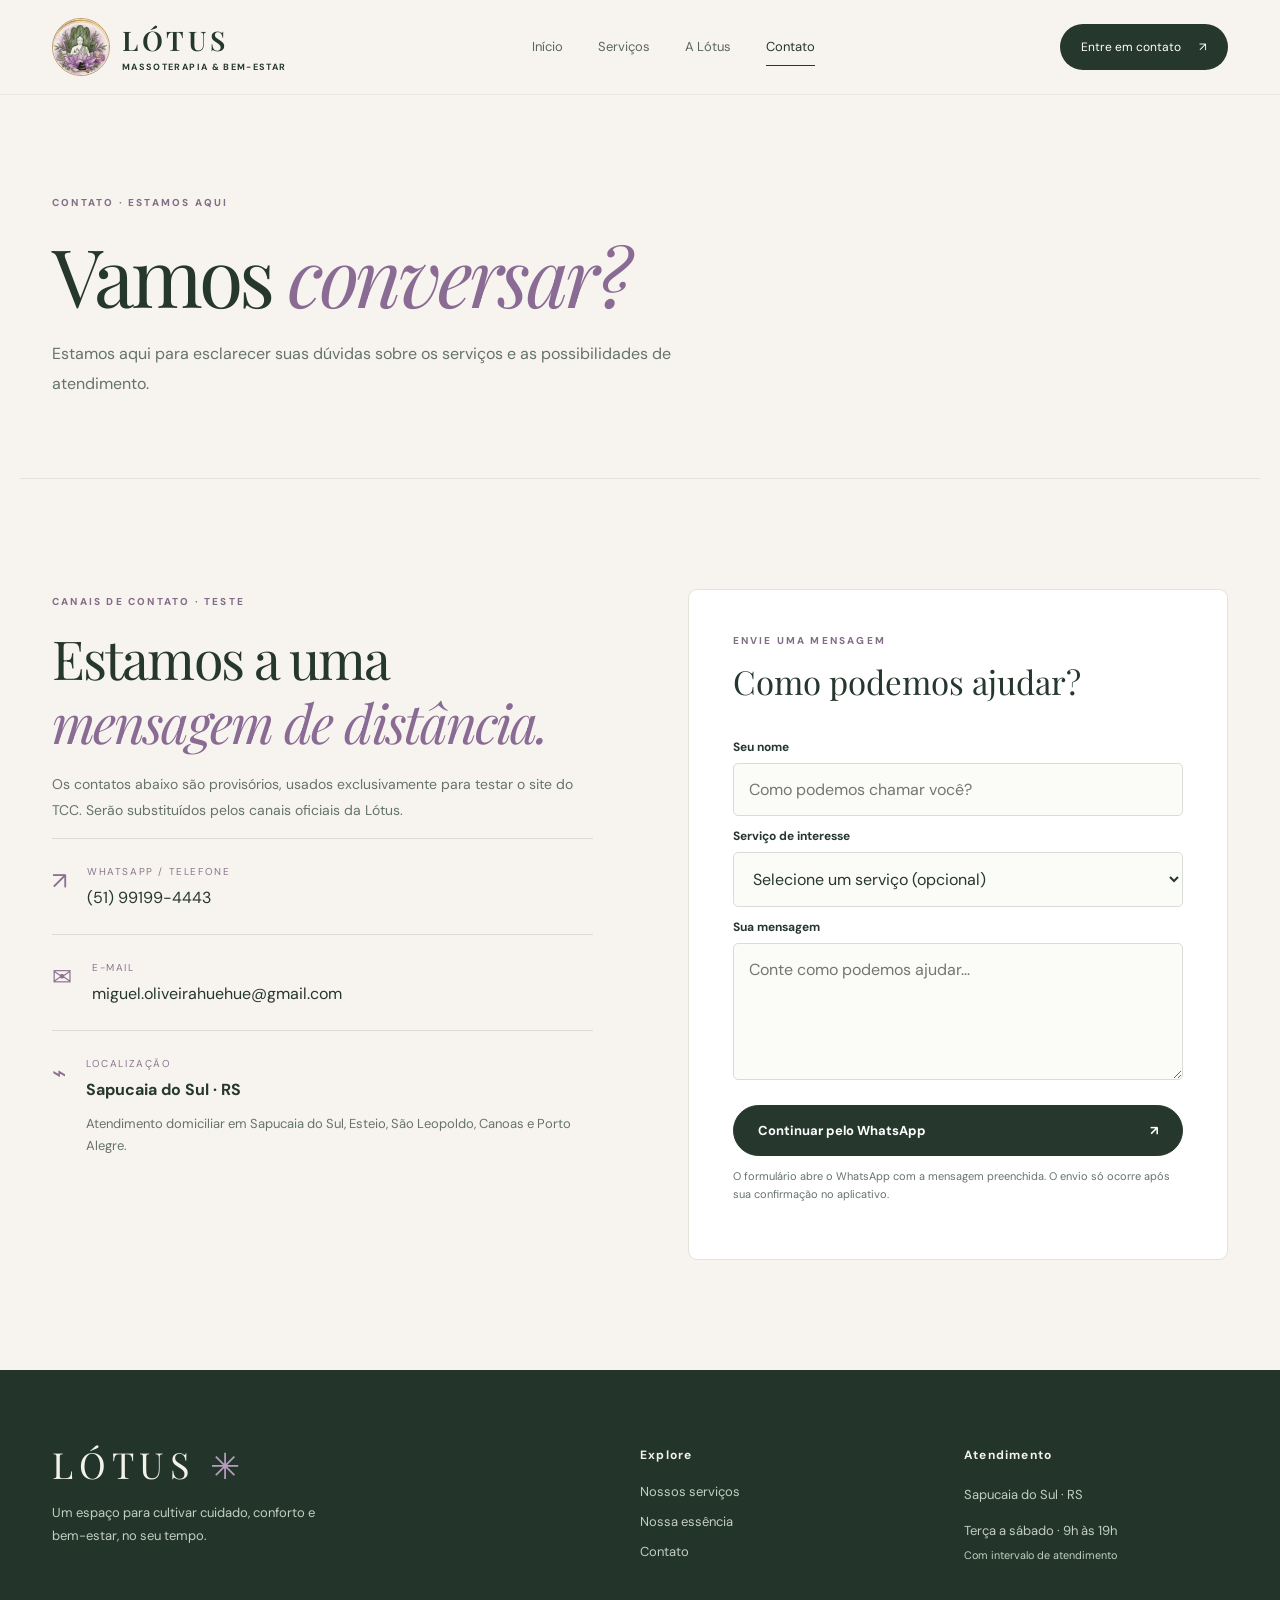
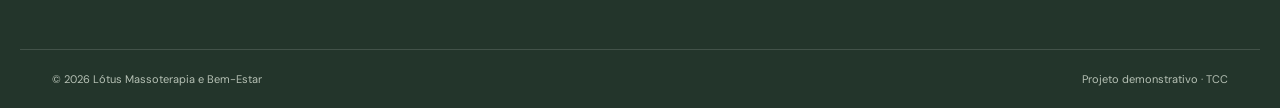
==== contato.html @ 769c7c05 "Add files via upload" ====
<!doctype html><html lang="pt-BR"><head><meta charset="utf-8"><meta name="viewport" content="width=device-width, initial-scale=1"><meta name="theme-color" content="#f7f4f0"><meta name="description" content="Lótus Massoterapia e Bem-Estar. Cuidados faciais, corporais e massoterapia em Sapucaia do Sul e região."><title>Contato | Lótus Massoterapia e Bem-Estar</title><link rel="stylesheet" href="assets/style.css"></head><body data-page="contato"><header class="header"><div class="shell head"><a class="brand" href="index.html" aria-label="Lótus, página inicial"><span class="brand-icon"><img src="assets/logo.jpg" alt="Símbolo da Lótus"></span><span class="brand-text"><strong>LÓTUS</strong><small>MASSOTERAPIA & BEM-ESTAR</small></span></a><nav class="nav" aria-label="Navegação principal"><a href="index.html" data-page="index">Início</a><a href="servicos.html" data-page="servicos">Serviços</a><a href="sobre.html" data-page="sobre">A Lótus</a><a href="contato.html" data-page="contato">Contato</a></nav><a class="head-cta" href="contato.html">Entre em contato <span>↗</span></a><button class="menu-toggle" aria-label="Abrir menu" aria-expanded="false">☰</button></div></header><main><section class="page-intro shell"><span class="eyebrow">CONTATO · ESTAMOS AQUI</span><h1>Vamos <em>conversar?</em></h1><p>Estamos aqui para esclarecer suas dúvidas sobre os serviços e as possibilidades de atendimento.</p></section><section class="section shell contact-grid"><div class="contact-info"><span class="eyebrow">CANAIS DE CONTATO · TESTE</span><h2>Estamos a uma<br><em>mensagem de distância.</em></h2><p>Os contatos abaixo são provisórios, usados exclusivamente para testar o site do TCC. Serão substituídos pelos canais oficiais da Lótus.</p><div class="contact-line"><span>↗</span><div><small>WHATSAPP / TELEFONE</small><a href="https://wa.me/5551991994443" target="_blank" rel="noopener noreferrer">(51) 99199-4443</a></div></div><div class="contact-line"><span>✉</span><div><small>E-MAIL</small><a href="mailto:miguel.oliveirahuehue@gmail.com">miguel.oliveirahuehue@gmail.com</a></div></div><div class="contact-line"><span>⌁</span><div><small>LOCALIZAÇÃO</small><strong>Sapucaia do Sul · RS</strong><p>Atendimento domiciliar em Sapucaia do Sul, Esteio, São Leopoldo, Canoas e Porto Alegre.</p></div></div></div><form class="contact-form" id="contactForm"><span class="eyebrow">ENVIE UMA MENSAGEM</span><h3>Como podemos ajudar?</h3><label for="nome">Seu nome</label><input id="nome" name="nome" required placeholder="Como podemos chamar você?"><label for="servico">Serviço de interesse</label><select id="servico" name="servico"><option value="">Selecione um serviço (opcional)</option><option>Limpeza de pele</option><option>Argiloterapia</option><option>Massagem facial</option><option>Drenagem linfática</option><option>Massagem modeladora</option><option>Massagem relaxante</option><option>Quick massage</option><option>Bambuterapia</option><option>Ventosaterapia</option><option>Cuidados estéticos complementares no pós-operatório</option><option>Massagem terapêutica</option></select><label for="mensagem">Sua mensagem</label><textarea id="mensagem" name="mensagem" required rows="5" placeholder="Conte como podemos ajudar..."></textarea><button type="submit" class="btn btn-main">Continuar pelo WhatsApp <span>↗</span></button><p class="form-note">O formulário abre o WhatsApp com a mensagem preenchida. O envio só ocorre após sua confirmação no aplicativo.</p></form></section></main><footer class="footer"><div class="shell foot-grid"><div><div class="foot-logo">LÓTUS <span>✳</span></div><p>Um espaço para cultivar cuidado, conforto e bem-estar, no seu tempo.</p></div><div><strong>Explore</strong><a href="servicos.html">Nossos serviços</a><a href="sobre.html">Nossa essência</a><a href="contato.html">Contato</a></div><div><strong>Atendimento</strong><p>Sapucaia do Sul · RS</p><p>Terça a sábado · 9h às 19h<br><small>Com intervalo de atendimento</small></p></div></div><div class="shell foot-bottom"><span>© 2026 Lótus Massoterapia e Bem-Estar</span><span>Projeto demonstrativo · TCC</span></div></footer><script src="assets/script.js"></script></body></html>
---- assets/style.css ----
@import url('https://fonts.googleapis.com/css2?family=DM+Sans:wght@400;500;600;700&family=Manrope:wght@400;500;600;700;800&family=Playfair+Display:ital,wght@0,400;0,500;0,600;1,400;1,500&display=swap');:root{--ink:#26372e;--muted:#65736b;--cream:#f7f4ef;--white:#fffefa;--purple:#8a6b94;--lav:#eae0ed;--sage:#dfe6d8;--line:#e3e3dc}*{box-sizing:border-box}html{scroll-behavior:smooth}body{margin:0;background:var(--cream);color:var(--ink);font-family:'DM Sans',Arial,sans-serif}a{color:inherit;text-decoration:none}button,input,textarea,select{font:inherit}button{cursor:pointer}.shell{max-width:1240px;margin:auto;padding-left:32px;padding-right:32px}.header{position:sticky;top:0;z-index:10;background:#f7f4efed;backdrop-filter:blur(18px);border-bottom:1px solid #d6dcd47a}.head{height:94px;display:flex;align-items:center;justify-content:space-between;gap:22px}.brand{display:flex;align-items:center;gap:12px}.brand-icon{width:58px;height:58px;border-radius:50%;overflow:hidden;border:1px solid #bd9c72;background:#fff}.brand-icon img{width:100%;height:100%;object-fit:cover}.brand-text{display:flex;flex-direction:column;gap:3px}.brand-text strong{font:600 27px 'Playfair Display',serif;letter-spacing:.13em}.brand-text small{font-size:9px;letter-spacing:.15em;font-weight:700}.nav{display:flex;gap:35px}.nav a{font-size:13px;color:#58685d;padding:10px 0;border-bottom:1px solid transparent}.nav a.active,.nav a:hover{color:var(--ink);border-color:var(--ink)}.head-cta{font-size:12px;background:var(--ink);color:white;border-radius:100px;padding:15px 21px}.head-cta span,.btn span{margin-left:15px}.menu-toggle{display:none;background:transparent;border:0;font-size:28px}.hero{overflow:hidden}.hero-grid{min-height:665px;display:grid;grid-template-columns:1fr .95fr;align-items:center;gap:60px;padding-top:55px;padding-bottom:70px}.eyebrow{font-size:10px;letter-spacing:.22em;font-weight:800;color:#846d88}.tiny-dot{display:inline-block;width:7px;height:7px;border-radius:50%;background:#9b7c9e;margin-right:9px}.hero h1,.page-intro h1{font:400 clamp(54px,6.3vw,91px)/1.09 'Playfair Display',Georgia,serif;letter-spacing:-.045em;margin:26px 0}.hero h1 em,.page-intro em,h2 em{font-weight:400;color:var(--purple)}.hero-copy>p{font-size:17px;line-height:1.9;color:var(--muted);max-width:450px}.actions{display:flex;gap:13px;flex-wrap:wrap;margin:34px 0}.btn{display:inline-flex;justify-content:space-between;align-items:center;border:1px solid var(--ink);border-radius:100px;padding:16px 24px;font-size:13px;font-weight:700;transition:transform .2s,background .2s}.btn:hover{transform:translateY(-3px)}.btn-main{background:var(--ink);color:white}.btn-outline{background:transparent;color:var(--ink)}.hero-note{display:flex;align-items:center;gap:15px;font-size:11px;line-height:1.5;color:var(--muted);margin-top:55px}.note-line{width:40px;height:1px;background:#9caa9e}.hero-art{position:relative;min-height:520px;display:flex;align-items:center;justify-content:center}.hero-art-inner{position:relative;z-index:2;background:#ede4ec;border:1px solid #ddccde;width:min(100%,460px);height:505px;border-radius:240px 240px 22px 22px;display:flex;flex-direction:column;align-items:center;justify-content:center;box-shadow:18px 24px 0 #e8e8dd}.hero-art-inner img{width:82%;max-width:380px;aspect-ratio:1;object-fit:cover;border-radius:50%;border:7px solid #f7f4ef;box-shadow:0 0 0 1px #d6c7b1}.art-label,.art-bottom{font-size:11px;letter-spacing:.19em;color:#77657c;text-transform:uppercase}.art-label{margin-bottom:18px}.art-bottom{margin-top:20px}.art-bottom i{font-style:normal;margin:0 12px}.orbit{position:absolute;border:1px solid #c8b8ca;border-radius:50%;z-index:1}.orbit-a{width:480px;height:480px;right:-80px;top:-45px}.orbit-b{width:220px;height:220px;left:-70px;bottom:-35px}.marquee{overflow:hidden;background:var(--ink);color:#e7e6d8;padding:21px 0;white-space:nowrap;font-size:11px;letter-spacing:.2em}.marquee div{min-width:max-content;text-align:center}.marquee span{color:#b49fba;margin:0 32px}.section{padding-top:110px;padding-bottom:110px}.section-heading{display:flex;align-items:end;justify-content:space-between;gap:40px;margin-bottom:42px}.section-heading h2,h2{font:400 clamp(37px,4.2vw,60px)/1.2 'Playfair Display',Georgia,serif;letter-spacing:-.035em;margin:16px 0}.section-heading>p{max-width:360px;font-size:14px;line-height:1.9;color:var(--muted)}.feature-grid{display:grid;grid-template-columns:repeat(3,1fr);gap:16px}.feature-card{display:flex;flex-direction:column;min-height:350px;padding:29px;background:#edece3;border-radius:7px;transition:transform .25s}.feature-card:hover,.service-card:hover{transform:translateY(-5px)}.feature-card.featured{background:#e5d9e8}.feature-card:nth-child(3){background:#dfe6d8}.feature-num{font-size:10px;letter-spacing:.17em;font-weight:700}.feature-symbol{font:80px 'Playfair Display',serif;text-align:right;color:#98819d;margin:5px 0 5px}.feature-card h3{font:400 30px 'Playfair Display',serif;margin:0 0 12px}.feature-card p{font-size:13px;color:#66736a;line-height:1.7;max-width:270px}.feature-link{margin-top:auto;font-size:12px;font-weight:700;padding-top:24px}.statement{background:#e8e4df}.statement-grid{display:grid;grid-template-columns:.85fr 1.15fr;align-items:center;gap:100px;padding-top:95px;padding-bottom:95px}.statement-medallion{max-width:350px;aspect-ratio:1;border-radius:50%;overflow:hidden;margin:auto;border:10px solid #f4f0e8}.statement-medallion img,.about-visual img{width:100%;height:100%;object-fit:cover}.statement-grid p,.about-copy>p{font-size:15px;line-height:2;color:#5e6b63;max-width:550px}.statement-grid .btn{margin-top:20px}.city-row{display:flex;gap:12px;flex-wrap:wrap}.city-row span{padding:17px 21px;border:1px solid #cdd4c9;border-radius:100px;font-size:13px}.cta-section{background:#e3e9de;border-radius:12px;padding-top:60px;padding-bottom:60px;display:flex;align-items:center;justify-content:space-between;gap:30px;margin-bottom:90px}.cta-section h2{margin-bottom:0}.footer{background:#23352b;color:#f3f2e9}.foot-grid{display:grid;grid-template-columns:2fr 1fr 1fr;gap:60px;padding-top:70px;padding-bottom:70px}.foot-logo{font:36px 'Playfair Display',serif;letter-spacing:.16em}.foot-logo span{color:#b69cbe}.foot-grid p{color:#c4cec3;font-size:13px;line-height:1.8;max-width:280px}.foot-grid strong{display:block;font-size:12px;letter-spacing:.1em;margin:7px 0 20px}.foot-grid a{display:block;color:#c4cec3;font-size:13px;margin-bottom:13px}.foot-bottom{border-top:1px solid #ffffff24;padding-top:22px;padding-bottom:22px;display:flex;justify-content:space-between;color:#b6c1b5;font-size:11px}.page-intro{padding-top:95px;padding-bottom:62px;border-bottom:1px solid var(--line)}.page-intro h1{max-width:950px;margin:20px 0}.page-intro>p{font-size:16px;line-height:1.9;max-width:670px;color:var(--muted)}.service-section{padding-top:50px}.filters{display:flex;gap:8px;flex-wrap:wrap;margin-bottom:30px}.filter{border:1px solid #d3d8d0;border-radius:50px;padding:12px 19px;background:transparent;color:var(--ink);font-size:12px}.filter.active,.filter:hover{background:var(--ink);color:white}.services-grid{display:grid;grid-template-columns:repeat(3,1fr);gap:16px}.service-card{background:#fffefa;border:1px solid #e7e7df;min-height:280px;border-radius:8px;padding:28px;display:flex;flex-direction:column;transition:transform .2s}.service-card[hidden]{display:none}.service-top{display:flex;justify-content:space-between;align-items:center;color:#917697;font-size:10px;letter-spacing:.13em;text-transform:uppercase}.service-star{font-size:28px;color:#c7b0ca}.service-card h3{font:400 27px/1.2 'Playfair Display',serif;margin:26px 0 12px}.service-card p{color:var(--muted);font-size:13px;line-height:1.8;margin:0}.service-card a{font-size:12px;font-weight:700;margin-top:auto;padding-top:28px}.service-card a span{float:right}.service-disclaimer{color:var(--muted);font-size:12px;line-height:1.8;margin-top:30px}.about-grid{display:grid;grid-template-columns:.9fr 1.1fr;gap:85px}.about-visual{background:#e8dce9;border-radius:230px 230px 8px 8px;padding:50px 45px 35px;display:flex;align-items:center;justify-content:center;flex-direction:column;max-height:650px}.about-visual img{height:auto;aspect-ratio:1;border-radius:50%;border:7px solid white}.about-visual span{font:italic 22px 'Playfair Display',serif;margin-top:40px}.about-line{border-top:1px solid #d6ddd2;display:flex;gap:23px;padding:21px 0}.about-line strong{color:#977b9d}.about-line b{font-size:15px}.about-line p{color:var(--muted);font-size:13px;line-height:1.7;margin:6px 0 0}.quote{text-align:center;padding-top:95px;padding-bottom:95px}.quote h2{max-width:890px;margin:30px auto}.contact-grid{display:grid;grid-template-columns:1fr 1fr;gap:95px}.contact-info>p{color:var(--muted);line-height:1.9;font-size:14px}.contact-line{border-top:1px solid #d9ddd4;padding:26px 0;display:flex;gap:20px}.contact-line>span{font-size:24px;color:#8b6f92}.contact-line small{display:block;font-size:10px;letter-spacing:.16em;color:#89758d;margin-bottom:9px}.contact-line a,.contact-line strong{font-size:16px;overflow-wrap:anywhere}.contact-line p{font-size:13px;color:var(--muted);line-height:1.7}.contact-form{background:white;padding:44px;border:1px solid var(--line);border-radius:9px;display:flex;flex-direction:column;align-self:start}.contact-form h3{font:400 33px 'Playfair Display',serif;margin:12px 0 24px}.contact-form label{font-size:12px;font-weight:700;margin:12px 0 8px}.contact-form input,.contact-form select,.contact-form textarea{width:100%;border:1px solid #d8ded7;border-radius:5px;padding:15px;background:#fbfbf7;color:var(--ink);outline-color:#95739a}.contact-form .btn{margin-top:25px}.form-note{font-size:11px;line-height:1.7;color:var(--muted)}@media(max-width:920px){.head{height:80px}.nav{display:none;position:absolute;top:80px;left:0;right:0;background:var(--cream);padding:24px 32px;border-bottom:1px solid var(--line);flex-direction:column;gap:14px}.nav.open{display:flex}.menu-toggle{display:block}.head-cta{margin-left:auto}.hero-grid{gap:20px}.hero-art-inner{height:400px}.hero-art{min-height:420px}.orbit{display:none}.statement-grid{gap:40px}.about-grid,.contact-grid{gap:35px}}@media(max-width:680px){.shell{padding-left:20px;padding-right:20px}.head-cta{display:none}.brand-icon{width:48px;height:48px}.brand-text strong{font-size:23px}.brand-text small{font-size:8px}.hero-grid{grid-template-columns:1fr;padding-top:45px;gap:30px}.hero h1{font-size:57px}.hero-art{min-height:380px}.hero-art-inner{width:330px;height:375px}.hero-note{margin-top:35px}.section{padding-top:70px;padding-bottom:70px}.section-heading{display:block}.feature-grid,.services-grid,.statement-grid,.about-grid,.contact-grid,.foot-grid{grid-template-columns:1fr}.feature-card{min-height:270px}.statement-grid{padding-top:70px;padding-bottom:70px}.statement-medallion{max-width:250px}.cta-section{display:block;margin-bottom:45px}.cta-section .btn{margin-top:18px}.foot-grid{gap:30px}.foot-bottom{gap:15px;flex-wrap:wrap}.page-intro{padding-top:60px;padding-bottom:40px}.page-intro h1{font-size:53px}.contact-form{padding:25px}.about-visual{max-width:400px}.city-row span{font-size:12px}}@media(prefers-reduced-motion:reduce){*{scroll-behavior:auto!important;transition:none!important}}
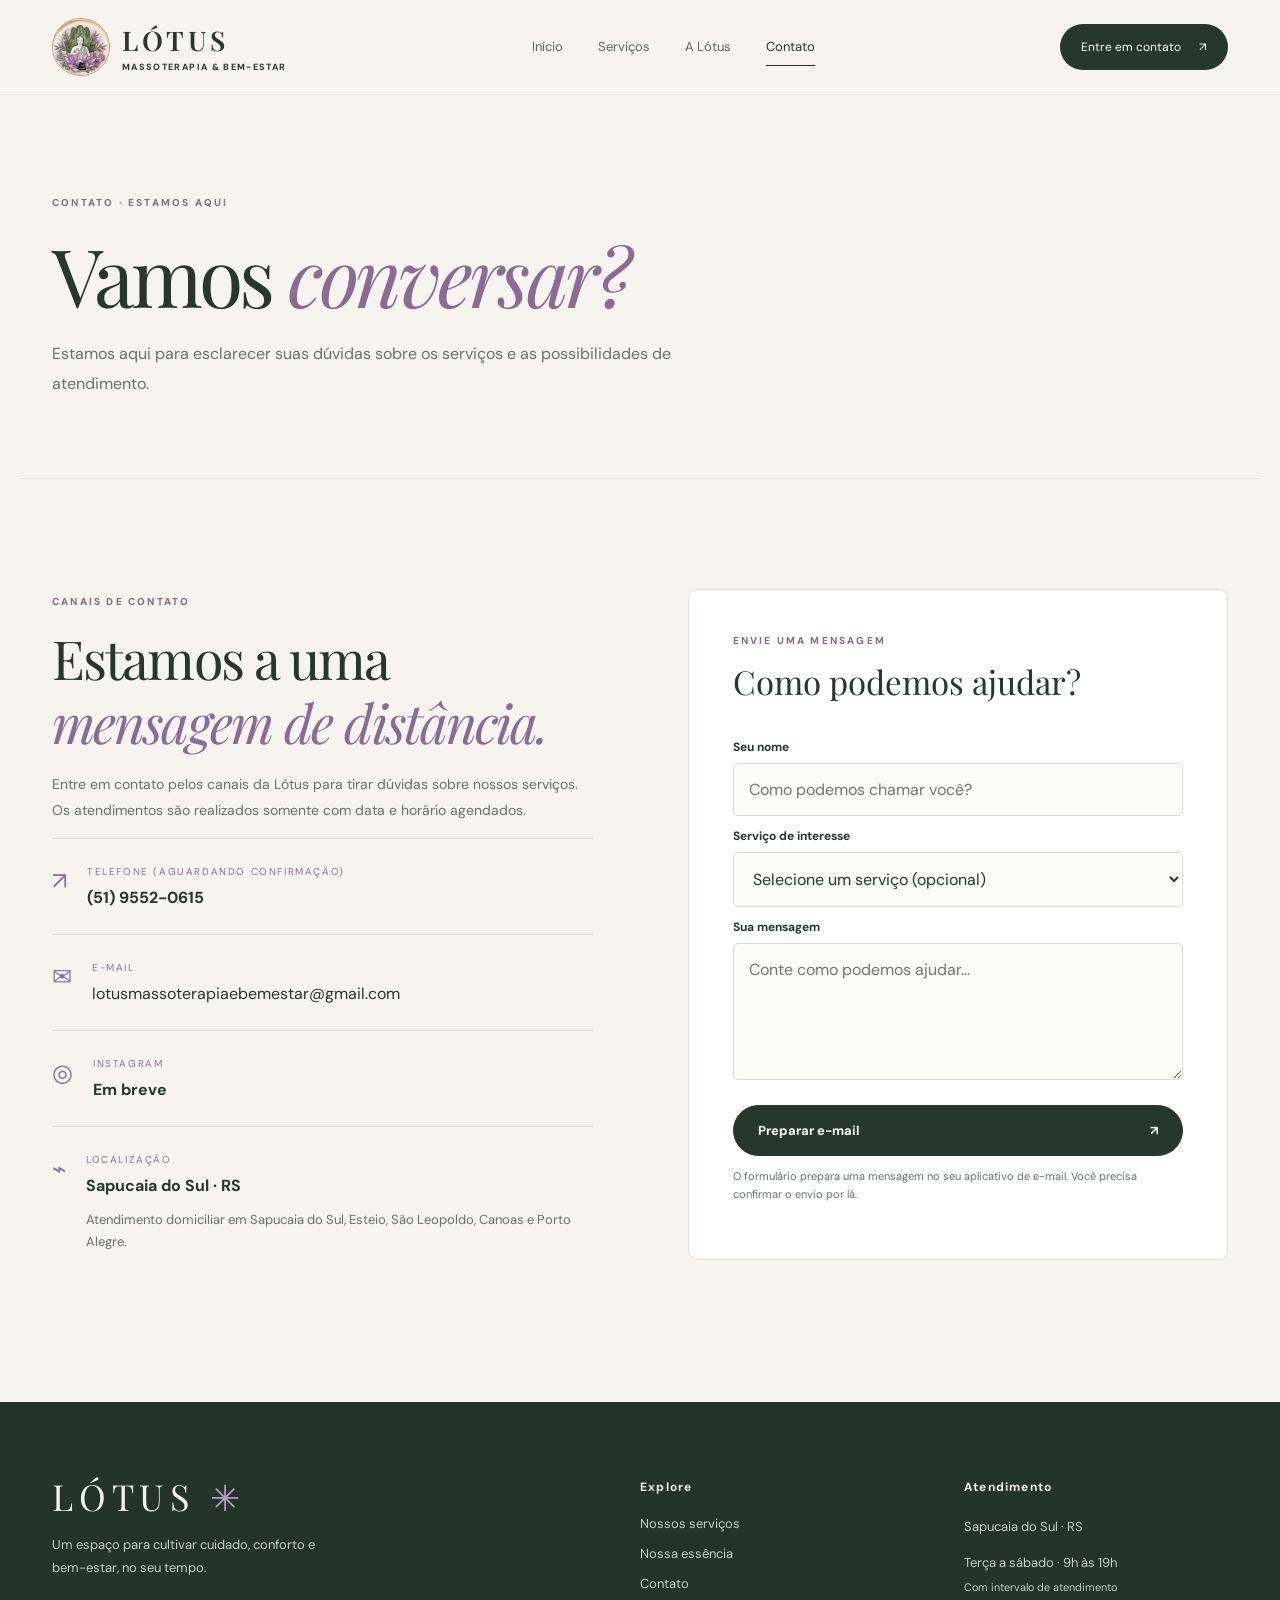
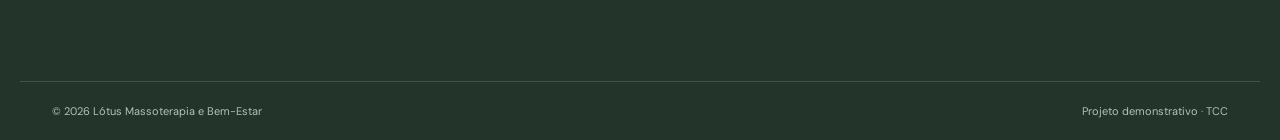
==== commit 5baeb652: "Add files via upload" ====
--- a/contato.html
+++ b/contato.html
@@ -1 +1 @@
-<!doctype html><html lang="pt-BR"><head><meta charset="utf-8"><meta name="viewport" content="width=device-width, initial-scale=1"><meta name="theme-color" content="#f7f4f0"><meta name="description" content="Lótus Massoterapia e Bem-Estar. Cuidados faciais, corporais e massoterapia em Sapucaia do Sul e região."><title>Contato | Lótus Massoterapia e Bem-Estar</title><link rel="stylesheet" href="assets/style.css"></head><body data-page="contato"><header class="header"><div class="shell head"><a class="brand" href="index.html" aria-label="Lótus, página inicial"><span class="brand-icon"><img src="assets/logo.jpg" alt="Símbolo da Lótus"></span><span class="brand-text"><strong>LÓTUS</strong><small>MASSOTERAPIA & BEM-ESTAR</small></span></a><nav class="nav" aria-label="Navegação principal"><a href="index.html" data-page="index">Início</a><a href="servicos.html" data-page="servicos">Serviços</a><a href="sobre.html" data-page="sobre">A Lótus</a><a href="contato.html" data-page="contato">Contato</a></nav><a class="head-cta" href="contato.html">Entre em contato <span>↗</span></a><button class="menu-toggle" aria-label="Abrir menu" aria-expanded="false">☰</button></div></header><main><section class="page-intro shell"><span class="eyebrow">CONTATO · ESTAMOS AQUI</span><h1>Vamos <em>conversar?</em></h1><p>Estamos aqui para esclarecer suas dúvidas sobre os serviços e as possibilidades de atendimento.</p></section><section class="section shell contact-grid"><div class="contact-info"><span class="eyebrow">CANAIS DE CONTATO · TESTE</span><h2>Estamos a uma<br><em>mensagem de distância.</em></h2><p>Os contatos abaixo são provisórios, usados exclusivamente para testar o site do TCC. Serão substituídos pelos canais oficiais da Lótus.</p><div class="contact-line"><span>↗</span><div><small>WHATSAPP / TELEFONE</small><a href="https://wa.me/5551991994443" target="_blank" rel="noopener noreferrer">(51) 99199-4443</a></div></div><div class="contact-line"><span>✉</span><div><small>E-MAIL</small><a href="mailto:miguel.oliveirahuehue@gmail.com">miguel.oliveirahuehue@gmail.com</a></div></div><div class="contact-line"><span>⌁</span><div><small>LOCALIZAÇÃO</small><strong>Sapucaia do Sul · RS</strong><p>Atendimento domiciliar em Sapucaia do Sul, Esteio, São Leopoldo, Canoas e Porto Alegre.</p></div></div></div><form class="contact-form" id="contactForm"><span class="eyebrow">ENVIE UMA MENSAGEM</span><h3>Como podemos ajudar?</h3><label for="nome">Seu nome</label><input id="nome" name="nome" required placeholder="Como podemos chamar você?"><label for="servico">Serviço de interesse</label><select id="servico" name="servico"><option value="">Selecione um serviço (opcional)</option><option>Limpeza de pele</option><option>Argiloterapia</option><option>Massagem facial</option><option>Drenagem linfática</option><option>Massagem modeladora</option><option>Massagem relaxante</option><option>Quick massage</option><option>Bambuterapia</option><option>Ventosaterapia</option><option>Cuidados estéticos complementares no pós-operatório</option><option>Massagem terapêutica</option></select><label for="mensagem">Sua mensagem</label><textarea id="mensagem" name="mensagem" required rows="5" placeholder="Conte como podemos ajudar..."></textarea><button type="submit" class="btn btn-main">Continuar pelo WhatsApp <span>↗</span></button><p class="form-note">O formulário abre o WhatsApp com a mensagem preenchida. O envio só ocorre após sua confirmação no aplicativo.</p></form></section></main><footer class="footer"><div class="shell foot-grid"><div><div class="foot-logo">LÓTUS <span>✳</span></div><p>Um espaço para cultivar cuidado, conforto e bem-estar, no seu tempo.</p></div><div><strong>Explore</strong><a href="servicos.html">Nossos serviços</a><a href="sobre.html">Nossa essência</a><a href="contato.html">Contato</a></div><div><strong>Atendimento</strong><p>Sapucaia do Sul · RS</p><p>Terça a sábado · 9h às 19h<br><small>Com intervalo de atendimento</small></p></div></div><div class="shell foot-bottom"><span>© 2026 Lótus Massoterapia e Bem-Estar</span><span>Projeto demonstrativo · TCC</span></div></footer><script src="assets/script.js"></script></body></html>+<!doctype html><html lang="pt-BR"><head><meta charset="utf-8"><meta name="viewport" content="width=device-width, initial-scale=1"><meta name="theme-color" content="#f7f4f0"><meta name="description" content="Lótus Massoterapia e Bem-Estar. Cuidados faciais, corporais e massoterapia em Sapucaia do Sul e região."><title>Contato | Lótus Massoterapia e Bem-Estar</title><link rel="stylesheet" href="assets/style.css"></head><body data-page="contato"><header class="header"><div class="shell head"><a class="brand" href="index.html" aria-label="Lótus, página inicial"><span class="brand-icon"><img src="assets/logo.jpg" alt="Símbolo da Lótus"></span><span class="brand-text"><strong>LÓTUS</strong><small>MASSOTERAPIA & BEM-ESTAR</small></span></a><nav class="nav" id="site-navigation" aria-label="Navegação principal"><a href="index.html" data-page="index">Início</a><a href="servicos.html" data-page="servicos">Serviços</a><a href="sobre.html" data-page="sobre">A Lótus</a><a href="contato.html" data-page="contato">Contato</a></nav><a class="head-cta" href="contato.html">Entre em contato <span>↗</span></a><button class="menu-toggle" type="button" aria-controls="site-navigation" aria-label="Abrir menu" aria-expanded="false">☰</button></div></header><main><section class="page-intro shell"><span class="eyebrow">CONTATO · ESTAMOS AQUI</span><h1>Vamos <em>conversar?</em></h1><p>Estamos aqui para esclarecer suas dúvidas sobre os serviços e as possibilidades de atendimento.</p></section><section class="section shell contact-grid"><div class="contact-info"><span class="eyebrow">CANAIS DE CONTATO</span><h2>Estamos a uma<br><em>mensagem de distância.</em></h2><p>Entre em contato pelos canais da Lótus para tirar dúvidas sobre nossos serviços. Os atendimentos são realizados somente com data e horário agendados.</p><div class="contact-line"><span>↗</span><div><small>TELEFONE (AGUARDANDO CONFIRMAÇÃO)</small><strong>(51) 9552-0615</strong></div></div><div class="contact-line"><span>✉</span><div><small>E-MAIL</small><a href="mailto:lotusmassoterapiaebemestar@gmail.com">lotusmassoterapiaebemestar@gmail.com</a></div></div><div class="contact-line"><span>◎</span><div><small>INSTAGRAM</small><strong>Em breve</strong></div></div><div class="contact-line"><span>⌁</span><div><small>LOCALIZAÇÃO</small><strong>Sapucaia do Sul · RS</strong><p>Atendimento domiciliar em Sapucaia do Sul, Esteio, São Leopoldo, Canoas e Porto Alegre.</p></div></div></div><form class="contact-form" id="contactForm"><span class="eyebrow">ENVIE UMA MENSAGEM</span><h3>Como podemos ajudar?</h3><label for="nome">Seu nome</label><input id="nome" name="nome" required placeholder="Como podemos chamar você?"><label for="servico">Serviço de interesse</label><select id="servico" name="servico"><option value="">Selecione um serviço (opcional)</option><option>Limpeza de pele</option><option>Argiloterapia</option><option>Massagem facial</option><option>Drenagem linfática</option><option>Massagem modeladora</option><option>Massagem relaxante</option><option>Quick massage</option><option>Bambuterapia</option><option>Ventosaterapia</option><option>Cuidados estéticos complementares no pós-operatório</option><option>Massagem terapêutica</option></select><label for="mensagem">Sua mensagem</label><textarea id="mensagem" name="mensagem" required rows="5" placeholder="Conte como podemos ajudar..."></textarea><button type="submit" class="btn btn-main">Preparar e-mail <span>↗</span></button><p class="form-note">O formulário prepara uma mensagem no seu aplicativo de e-mail. Você precisa confirmar o envio por lá.</p></form></section></main><footer class="footer"><div class="shell foot-grid"><div><div class="foot-logo">LÓTUS <span>✳</span></div><p>Um espaço para cultivar cuidado, conforto e bem-estar, no seu tempo.</p></div><div><strong>Explore</strong><a href="servicos.html">Nossos serviços</a><a href="sobre.html">Nossa essência</a><a href="contato.html">Contato</a></div><div><strong>Atendimento</strong><p>Sapucaia do Sul · RS</p><p>Terça a sábado · 9h às 19h<br><small>Com intervalo de atendimento</small></p></div></div><div class="shell foot-bottom"><span>© 2026 Lótus Massoterapia e Bem-Estar</span><span>Projeto demonstrativo · TCC</span></div></footer><script src="assets/script.js"></script></body></html>
--- a/assets/style.css
+++ b/assets/style.css
@@ -1 +1,169 @@
-@import url('https://fonts.googleapis.com/css2?family=DM+Sans:wght@400;500;600;700&family=Manrope:wght@400;500;600;700;800&family=Playfair+Display:ital,wght@0,400;0,500;0,600;1,400;1,500&display=swap');:root{--ink:#26372e;--muted:#65736b;--cream:#f7f4ef;--white:#fffefa;--purple:#8a6b94;--lav:#eae0ed;--sage:#dfe6d8;--line:#e3e3dc}*{box-sizing:border-box}html{scroll-behavior:smooth}body{margin:0;background:var(--cream);color:var(--ink);font-family:'DM Sans',Arial,sans-serif}a{color:inherit;text-decoration:none}button,input,textarea,select{font:inherit}button{cursor:pointer}.shell{max-width:1240px;margin:auto;padding-left:32px;padding-right:32px}.header{position:sticky;top:0;z-index:10;background:#f7f4efed;backdrop-filter:blur(18px);border-bottom:1px solid #d6dcd47a}.head{height:94px;display:flex;align-items:center;justify-content:space-between;gap:22px}.brand{display:flex;align-items:center;gap:12px}.brand-icon{width:58px;height:58px;border-radius:50%;overflow:hidden;border:1px solid #bd9c72;background:#fff}.brand-icon img{width:100%;height:100%;object-fit:cover}.brand-text{display:flex;flex-direction:column;gap:3px}.brand-text strong{font:600 27px 'Playfair Display',serif;letter-spacing:.13em}.brand-text small{font-size:9px;letter-spacing:.15em;font-weight:700}.nav{display:flex;gap:35px}.nav a{font-size:13px;color:#58685d;padding:10px 0;border-bottom:1px solid transparent}.nav a.active,.nav a:hover{color:var(--ink);border-color:var(--ink)}.head-cta{font-size:12px;background:var(--ink);color:white;border-radius:100px;padding:15px 21px}.head-cta span,.btn span{margin-left:15px}.menu-toggle{display:none;background:transparent;border:0;font-size:28px}.hero{overflow:hidden}.hero-grid{min-height:665px;display:grid;grid-template-columns:1fr .95fr;align-items:center;gap:60px;padding-top:55px;padding-bottom:70px}.eyebrow{font-size:10px;letter-spacing:.22em;font-weight:800;color:#846d88}.tiny-dot{display:inline-block;width:7px;height:7px;border-radius:50%;background:#9b7c9e;margin-right:9px}.hero h1,.page-intro h1{font:400 clamp(54px,6.3vw,91px)/1.09 'Playfair Display',Georgia,serif;letter-spacing:-.045em;margin:26px 0}.hero h1 em,.page-intro em,h2 em{font-weight:400;color:var(--purple)}.hero-copy>p{font-size:17px;line-height:1.9;color:var(--muted);max-width:450px}.actions{display:flex;gap:13px;flex-wrap:wrap;margin:34px 0}.btn{display:inline-flex;justify-content:space-between;align-items:center;border:1px solid var(--ink);border-radius:100px;padding:16px 24px;font-size:13px;font-weight:700;transition:transform .2s,background .2s}.btn:hover{transform:translateY(-3px)}.btn-main{background:var(--ink);color:white}.btn-outline{background:transparent;color:var(--ink)}.hero-note{display:flex;align-items:center;gap:15px;font-size:11px;line-height:1.5;color:var(--muted);margin-top:55px}.note-line{width:40px;height:1px;background:#9caa9e}.hero-art{position:relative;min-height:520px;display:flex;align-items:center;justify-content:center}.hero-art-inner{position:relative;z-index:2;background:#ede4ec;border:1px solid #ddccde;width:min(100%,460px);height:505px;border-radius:240px 240px 22px 22px;display:flex;flex-direction:column;align-items:center;justify-content:center;box-shadow:18px 24px 0 #e8e8dd}.hero-art-inner img{width:82%;max-width:380px;aspect-ratio:1;object-fit:cover;border-radius:50%;border:7px solid #f7f4ef;box-shadow:0 0 0 1px #d6c7b1}.art-label,.art-bottom{font-size:11px;letter-spacing:.19em;color:#77657c;text-transform:uppercase}.art-label{margin-bottom:18px}.art-bottom{margin-top:20px}.art-bottom i{font-style:normal;margin:0 12px}.orbit{position:absolute;border:1px solid #c8b8ca;border-radius:50%;z-index:1}.orbit-a{width:480px;height:480px;right:-80px;top:-45px}.orbit-b{width:220px;height:220px;left:-70px;bottom:-35px}.marquee{overflow:hidden;background:var(--ink);color:#e7e6d8;padding:21px 0;white-space:nowrap;font-size:11px;letter-spacing:.2em}.marquee div{min-width:max-content;text-align:center}.marquee span{color:#b49fba;margin:0 32px}.section{padding-top:110px;padding-bottom:110px}.section-heading{display:flex;align-items:end;justify-content:space-between;gap:40px;margin-bottom:42px}.section-heading h2,h2{font:400 clamp(37px,4.2vw,60px)/1.2 'Playfair Display',Georgia,serif;letter-spacing:-.035em;margin:16px 0}.section-heading>p{max-width:360px;font-size:14px;line-height:1.9;color:var(--muted)}.feature-grid{display:grid;grid-template-columns:repeat(3,1fr);gap:16px}.feature-card{display:flex;flex-direction:column;min-height:350px;padding:29px;background:#edece3;border-radius:7px;transition:transform .25s}.feature-card:hover,.service-card:hover{transform:translateY(-5px)}.feature-card.featured{background:#e5d9e8}.feature-card:nth-child(3){background:#dfe6d8}.feature-num{font-size:10px;letter-spacing:.17em;font-weight:700}.feature-symbol{font:80px 'Playfair Display',serif;text-align:right;color:#98819d;margin:5px 0 5px}.feature-card h3{font:400 30px 'Playfair Display',serif;margin:0 0 12px}.feature-card p{font-size:13px;color:#66736a;line-height:1.7;max-width:270px}.feature-link{margin-top:auto;font-size:12px;font-weight:700;padding-top:24px}.statement{background:#e8e4df}.statement-grid{display:grid;grid-template-columns:.85fr 1.15fr;align-items:center;gap:100px;padding-top:95px;padding-bottom:95px}.statement-medallion{max-width:350px;aspect-ratio:1;border-radius:50%;overflow:hidden;margin:auto;border:10px solid #f4f0e8}.statement-medallion img,.about-visual img{width:100%;height:100%;object-fit:cover}.statement-grid p,.about-copy>p{font-size:15px;line-height:2;color:#5e6b63;max-width:550px}.statement-grid .btn{margin-top:20px}.city-row{display:flex;gap:12px;flex-wrap:wrap}.city-row span{padding:17px 21px;border:1px solid #cdd4c9;border-radius:100px;font-size:13px}.cta-section{background:#e3e9de;border-radius:12px;padding-top:60px;padding-bottom:60px;display:flex;align-items:center;justify-content:space-between;gap:30px;margin-bottom:90px}.cta-section h2{margin-bottom:0}.footer{background:#23352b;color:#f3f2e9}.foot-grid{display:grid;grid-template-columns:2fr 1fr 1fr;gap:60px;padding-top:70px;padding-bottom:70px}.foot-logo{font:36px 'Playfair Display',serif;letter-spacing:.16em}.foot-logo span{color:#b69cbe}.foot-grid p{color:#c4cec3;font-size:13px;line-height:1.8;max-width:280px}.foot-grid strong{display:block;font-size:12px;letter-spacing:.1em;margin:7px 0 20px}.foot-grid a{display:block;color:#c4cec3;font-size:13px;margin-bottom:13px}.foot-bottom{border-top:1px solid #ffffff24;padding-top:22px;padding-bottom:22px;display:flex;justify-content:space-between;color:#b6c1b5;font-size:11px}.page-intro{padding-top:95px;padding-bottom:62px;border-bottom:1px solid var(--line)}.page-intro h1{max-width:950px;margin:20px 0}.page-intro>p{font-size:16px;line-height:1.9;max-width:670px;color:var(--muted)}.service-section{padding-top:50px}.filters{display:flex;gap:8px;flex-wrap:wrap;margin-bottom:30px}.filter{border:1px solid #d3d8d0;border-radius:50px;padding:12px 19px;background:transparent;color:var(--ink);font-size:12px}.filter.active,.filter:hover{background:var(--ink);color:white}.services-grid{display:grid;grid-template-columns:repeat(3,1fr);gap:16px}.service-card{background:#fffefa;border:1px solid #e7e7df;min-height:280px;border-radius:8px;padding:28px;display:flex;flex-direction:column;transition:transform .2s}.service-card[hidden]{display:none}.service-top{display:flex;justify-content:space-between;align-items:center;color:#917697;font-size:10px;letter-spacing:.13em;text-transform:uppercase}.service-star{font-size:28px;color:#c7b0ca}.service-card h3{font:400 27px/1.2 'Playfair Display',serif;margin:26px 0 12px}.service-card p{color:var(--muted);font-size:13px;line-height:1.8;margin:0}.service-card a{font-size:12px;font-weight:700;margin-top:auto;padding-top:28px}.service-card a span{float:right}.service-disclaimer{color:var(--muted);font-size:12px;line-height:1.8;margin-top:30px}.about-grid{display:grid;grid-template-columns:.9fr 1.1fr;gap:85px}.about-visual{background:#e8dce9;border-radius:230px 230px 8px 8px;padding:50px 45px 35px;display:flex;align-items:center;justify-content:center;flex-direction:column;max-height:650px}.about-visual img{height:auto;aspect-ratio:1;border-radius:50%;border:7px solid white}.about-visual span{font:italic 22px 'Playfair Display',serif;margin-top:40px}.about-line{border-top:1px solid #d6ddd2;display:flex;gap:23px;padding:21px 0}.about-line strong{color:#977b9d}.about-line b{font-size:15px}.about-line p{color:var(--muted);font-size:13px;line-height:1.7;margin:6px 0 0}.quote{text-align:center;padding-top:95px;padding-bottom:95px}.quote h2{max-width:890px;margin:30px auto}.contact-grid{display:grid;grid-template-columns:1fr 1fr;gap:95px}.contact-info>p{color:var(--muted);line-height:1.9;font-size:14px}.contact-line{border-top:1px solid #d9ddd4;padding:26px 0;display:flex;gap:20px}.contact-line>span{font-size:24px;color:#8b6f92}.contact-line small{display:block;font-size:10px;letter-spacing:.16em;color:#89758d;margin-bottom:9px}.contact-line a,.contact-line strong{font-size:16px;overflow-wrap:anywhere}.contact-line p{font-size:13px;color:var(--muted);line-height:1.7}.contact-form{background:white;padding:44px;border:1px solid var(--line);border-radius:9px;display:flex;flex-direction:column;align-self:start}.contact-form h3{font:400 33px 'Playfair Display',serif;margin:12px 0 24px}.contact-form label{font-size:12px;font-weight:700;margin:12px 0 8px}.contact-form input,.contact-form select,.contact-form textarea{width:100%;border:1px solid #d8ded7;border-radius:5px;padding:15px;background:#fbfbf7;color:var(--ink);outline-color:#95739a}.contact-form .btn{margin-top:25px}.form-note{font-size:11px;line-height:1.7;color:var(--muted)}@media(max-width:920px){.head{height:80px}.nav{display:none;position:absolute;top:80px;left:0;right:0;background:var(--cream);padding:24px 32px;border-bottom:1px solid var(--line);flex-direction:column;gap:14px}.nav.open{display:flex}.menu-toggle{display:block}.head-cta{margin-left:auto}.hero-grid{gap:20px}.hero-art-inner{height:400px}.hero-art{min-height:420px}.orbit{display:none}.statement-grid{gap:40px}.about-grid,.contact-grid{gap:35px}}@media(max-width:680px){.shell{padding-left:20px;padding-right:20px}.head-cta{display:none}.brand-icon{width:48px;height:48px}.brand-text strong{font-size:23px}.brand-text small{font-size:8px}.hero-grid{grid-template-columns:1fr;padding-top:45px;gap:30px}.hero h1{font-size:57px}.hero-art{min-height:380px}.hero-art-inner{width:330px;height:375px}.hero-note{margin-top:35px}.section{padding-top:70px;padding-bottom:70px}.section-heading{display:block}.feature-grid,.services-grid,.statement-grid,.about-grid,.contact-grid,.foot-grid{grid-template-columns:1fr}.feature-card{min-height:270px}.statement-grid{padding-top:70px;padding-bottom:70px}.statement-medallion{max-width:250px}.cta-section{display:block;margin-bottom:45px}.cta-section .btn{margin-top:18px}.foot-grid{gap:30px}.foot-bottom{gap:15px;flex-wrap:wrap}.page-intro{padding-top:60px;padding-bottom:40px}.page-intro h1{font-size:53px}.contact-form{padding:25px}.about-visual{max-width:400px}.city-row span{font-size:12px}}@media(prefers-reduced-motion:reduce){*{scroll-behavior:auto!important;transition:none!important}}+@import url('https://fonts.googleapis.com/css2?family=DM+Sans:wght@400;500;600;700&family=Manrope:wght@400;500;600;700;800&family=Playfair+Display:ital,wght@0,400;0,500;0,600;1,400;1,500&display=swap');:root{--ink:#26372e;--muted:#65736b;--cream:#f7f4ef;--white:#fffefa;--purple:#8a6b94;--lav:#eae0ed;--sage:#dfe6d8;--line:#e3e3dc}*{box-sizing:border-box}html{scroll-behavior:smooth}body{margin:0;background:var(--cream);color:var(--ink);font-family:'DM Sans',Arial,sans-serif}a{color:inherit;text-decoration:none}button,input,textarea,select{font:inherit}button{cursor:pointer}.shell{max-width:1240px;margin:auto;padding-left:32px;padding-right:32px}.header{position:sticky;top:0;z-index:10;background:#f7f4efed;backdrop-filter:blur(18px);border-bottom:1px solid #d6dcd47a}.head{height:94px;display:flex;align-items:center;justify-content:space-between;gap:22px}.brand{display:flex;align-items:center;gap:12px}.brand-icon{width:58px;height:58px;border-radius:50%;overflow:hidden;border:1px solid #bd9c72;background:#fff}.brand-icon img{width:100%;height:100%;object-fit:cover}.brand-text{display:flex;flex-direction:column;gap:3px}.brand-text strong{font:600 27px 'Playfair Display',serif;letter-spacing:.13em}.brand-text small{font-size:9px;letter-spacing:.15em;font-weight:700}.nav{display:flex;gap:35px}.nav a{font-size:13px;color:#58685d;padding:10px 0;border-bottom:1px solid transparent}.nav a.active,.nav a:hover{color:var(--ink);border-color:var(--ink)}.head-cta{font-size:12px;background:var(--ink);color:white;border-radius:100px;padding:15px 21px}.head-cta span,.btn span{margin-left:15px}.menu-toggle{display:none;background:transparent;border:0;font-size:28px}.hero{overflow:hidden}.hero-grid{min-height:665px;display:grid;grid-template-columns:1fr .95fr;align-items:center;gap:60px;padding-top:55px;padding-bottom:70px}.eyebrow{font-size:10px;letter-spacing:.22em;font-weight:800;color:#846d88}.tiny-dot{display:inline-block;width:7px;height:7px;border-radius:50%;background:#9b7c9e;margin-right:9px}.hero h1,.page-intro h1{font:400 clamp(54px,6.3vw,91px)/1.09 'Playfair Display',Georgia,serif;letter-spacing:-.045em;margin:26px 0}.hero h1 em,.page-intro em,h2 em{font-weight:400;color:var(--purple)}.hero-copy>p{font-size:17px;line-height:1.9;color:var(--muted);max-width:450px}.actions{display:flex;gap:13px;flex-wrap:wrap;margin:34px 0}.btn{display:inline-flex;justify-content:space-between;align-items:center;border:1px solid var(--ink);border-radius:100px;padding:16px 24px;font-size:13px;font-weight:700;transition:transform .2s,background .2s}.btn:hover{transform:translateY(-3px)}.btn-main{background:var(--ink);color:white}.btn-outline{background:transparent;color:var(--ink)}.hero-note{display:flex;align-items:center;gap:15px;font-size:11px;line-height:1.5;color:var(--muted);margin-top:55px}.note-line{width:40px;height:1px;background:#9caa9e}.hero-art{position:relative;min-height:520px;display:flex;align-items:center;justify-content:center}.hero-art-inner{position:relative;z-index:2;background:#ede4ec;border:1px solid #ddccde;width:min(100%,460px);height:505px;border-radius:240px 240px 22px 22px;display:flex;flex-direction:column;align-items:center;justify-content:center;box-shadow:18px 24px 0 #e8e8dd}.hero-art-inner img{width:82%;max-width:380px;aspect-ratio:1;object-fit:cover;border-radius:50%;border:7px solid #f7f4ef;box-shadow:0 0 0 1px #d6c7b1}.art-label,.art-bottom{font-size:11px;letter-spacing:.19em;color:#77657c;text-transform:uppercase}.art-label{margin-bottom:18px}.art-bottom{margin-top:20px}.art-bottom i{font-style:normal;margin:0 12px}.orbit{position:absolute;border:1px solid #c8b8ca;border-radius:50%;z-index:1}.orbit-a{width:480px;height:480px;right:-80px;top:-45px}.orbit-b{width:220px;height:220px;left:-70px;bottom:-35px}.marquee{overflow:hidden;background:var(--ink);color:#e7e6d8;padding:21px 0;white-space:nowrap;font-size:11px;letter-spacing:.2em}.marquee div{min-width:max-content;text-align:center}.marquee span{color:#b49fba;margin:0 32px}.section{padding-top:110px;padding-bottom:110px}.section-heading{display:flex;align-items:end;justify-content:space-between;gap:40px;margin-bottom:42px}.section-heading h2,h2{font:400 clamp(37px,4.2vw,60px)/1.2 'Playfair Display',Georgia,serif;letter-spacing:-.035em;margin:16px 0}.section-heading>p{max-width:360px;font-size:14px;line-height:1.9;color:var(--muted)}.feature-grid{display:grid;grid-template-columns:repeat(3,1fr);gap:16px}.feature-card{display:flex;flex-direction:column;min-height:350px;padding:29px;background:#edece3;border-radius:7px;transition:transform .25s}.feature-card:hover,.service-card:hover{transform:translateY(-5px)}.feature-card.featured{background:#e5d9e8}.feature-card:nth-child(3){background:#dfe6d8}.feature-num{font-size:10px;letter-spacing:.17em;font-weight:700}.feature-symbol{font:80px 'Playfair Display',serif;text-align:right;color:#98819d;margin:5px 0 5px}.feature-card h3{font:400 30px 'Playfair Display',serif;margin:0 0 12px}.feature-card p{font-size:13px;color:#66736a;line-height:1.7;max-width:270px}.feature-link{margin-top:auto;font-size:12px;font-weight:700;padding-top:24px}.statement{background:#e8e4df}.statement-grid{display:grid;grid-template-columns:.85fr 1.15fr;align-items:center;gap:100px;padding-top:95px;padding-bottom:95px}.statement-medallion{max-width:350px;aspect-ratio:1;border-radius:50%;overflow:hidden;margin:auto;border:10px solid #f4f0e8}.statement-medallion img,.about-visual img{width:100%;height:100%;object-fit:cover}.statement-grid p,.about-copy>p{font-size:15px;line-height:2;color:#5e6b63;max-width:550px}.statement-grid .btn{margin-top:20px}.city-row{display:flex;gap:12px;flex-wrap:wrap}.city-row span{padding:17px 21px;border:1px solid #cdd4c9;border-radius:100px;font-size:13px}.cta-section{background:#e3e9de;border-radius:12px;padding-top:60px;padding-bottom:60px;display:flex;align-items:center;justify-content:space-between;gap:30px;margin-bottom:90px}.cta-section h2{margin-bottom:0}.footer{background:#23352b;color:#f3f2e9}.foot-grid{display:grid;grid-template-columns:2fr 1fr 1fr;gap:60px;padding-top:70px;padding-bottom:70px}.foot-logo{font:36px 'Playfair Display',serif;letter-spacing:.16em}.foot-logo span{color:#b69cbe}.foot-grid p{color:#c4cec3;font-size:13px;line-height:1.8;max-width:280px}.foot-grid strong{display:block;font-size:12px;letter-spacing:.1em;margin:7px 0 20px}.foot-grid a{display:block;color:#c4cec3;font-size:13px;margin-bottom:13px}.foot-bottom{border-top:1px solid #ffffff24;padding-top:22px;padding-bottom:22px;display:flex;justify-content:space-between;color:#b6c1b5;font-size:11px}.page-intro{padding-top:95px;padding-bottom:62px;border-bottom:1px solid var(--line)}.page-intro h1{max-width:950px;margin:20px 0}.page-intro>p{font-size:16px;line-height:1.9;max-width:670px;color:var(--muted)}.service-section{padding-top:50px}.filters{display:flex;gap:8px;flex-wrap:wrap;margin-bottom:30px}.filter{border:1px solid #d3d8d0;border-radius:50px;padding:12px 19px;background:transparent;color:var(--ink);font-size:12px}.filter.active,.filter:hover{background:var(--ink);color:white}.services-grid{display:grid;grid-template-columns:repeat(3,1fr);gap:16px}.service-card{background:#fffefa;border:1px solid #e7e7df;min-height:280px;border-radius:8px;padding:28px;display:flex;flex-direction:column;transition:transform .2s}.service-card[hidden]{display:none}.service-top{display:flex;justify-content:space-between;align-items:center;color:#917697;font-size:10px;letter-spacing:.13em;text-transform:uppercase}.service-star{font-size:28px;color:#c7b0ca}.service-card h3{font:400 27px/1.2 'Playfair Display',serif;margin:26px 0 12px}.service-card p{color:var(--muted);font-size:13px;line-height:1.8;margin:0}.service-card a{font-size:12px;font-weight:700;margin-top:auto;padding-top:28px}.service-card a span{float:right}.service-disclaimer{color:var(--muted);font-size:12px;line-height:1.8;margin-top:30px}.about-grid{display:grid;grid-template-columns:.9fr 1.1fr;gap:85px}.about-visual{background:#e8dce9;border-radius:230px 230px 8px 8px;padding:50px 45px 35px;display:flex;align-items:center;justify-content:center;flex-direction:column;max-height:650px}.about-visual img{height:auto;aspect-ratio:1;border-radius:50%;border:7px solid white}.about-visual span{font:italic 22px 'Playfair Display',serif;margin-top:40px}.about-line{border-top:1px solid #d6ddd2;display:flex;gap:23px;padding:21px 0}.about-line strong{color:#977b9d}.about-line b{font-size:15px}.about-line p{color:var(--muted);font-size:13px;line-height:1.7;margin:6px 0 0}.quote{text-align:center;padding-top:95px;padding-bottom:95px}.quote h2{max-width:890px;margin:30px auto}.contact-grid{display:grid;grid-template-columns:1fr 1fr;gap:95px}.contact-info>p{color:var(--muted);line-height:1.9;font-size:14px}.contact-line{border-top:1px solid #d9ddd4;padding:26px 0;display:flex;gap:20px}.contact-line>span{font-size:24px;color:#8b6f92}.contact-line small{display:block;font-size:10px;letter-spacing:.16em;color:#89758d;margin-bottom:9px}.contact-line a,.contact-line strong{font-size:16px;overflow-wrap:anywhere}.contact-line p{font-size:13px;color:var(--muted);line-height:1.7}.contact-form{background:white;padding:44px;border:1px solid var(--line);border-radius:9px;display:flex;flex-direction:column;align-self:start}.contact-form h3{font:400 33px 'Playfair Display',serif;margin:12px 0 24px}.contact-form label{font-size:12px;font-weight:700;margin:12px 0 8px}.contact-form input,.contact-form select,.contact-form textarea{width:100%;border:1px solid #d8ded7;border-radius:5px;padding:15px;background:#fbfbf7;color:var(--ink);outline-color:#95739a}.contact-form .btn{margin-top:25px}.form-note{font-size:11px;line-height:1.7;color:var(--muted)}@media(max-width:920px){.head{height:80px}.nav{display:none;position:absolute;top:80px;left:0;right:0;background:var(--cream);padding:24px 32px;border-bottom:1px solid var(--line);flex-direction:column;gap:14px}.nav.open{display:flex}.menu-toggle{display:block}.head-cta{margin-left:auto}.hero-grid{gap:20px}.hero-art-inner{height:400px}.hero-art{min-height:420px}.orbit{display:none}.statement-grid{gap:40px}.about-grid,.contact-grid{gap:35px}}@media(max-width:680px){.shell{padding-left:20px;padding-right:20px}.head-cta{display:none}.brand-icon{width:48px;height:48px}.brand-text strong{font-size:23px}.brand-text small{font-size:8px}.hero-grid{grid-template-columns:1fr;padding-top:45px;gap:30px}.hero h1{font-size:57px}.hero-art{min-height:380px}.hero-art-inner{width:330px;height:375px}.hero-note{margin-top:35px}.section{padding-top:70px;padding-bottom:70px}.section-heading{display:block}.feature-grid,.services-grid,.statement-grid,.about-grid,.contact-grid,.foot-grid{grid-template-columns:1fr}.feature-card{min-height:270px}.statement-grid{padding-top:70px;padding-bottom:70px}.statement-medallion{max-width:250px}.cta-section{display:block;margin-bottom:45px}.cta-section .btn{margin-top:18px}.foot-grid{gap:30px}.foot-bottom{gap:15px;flex-wrap:wrap}.page-intro{padding-top:60px;padding-bottom:40px}.page-intro h1{font-size:53px}.contact-form{padding:25px}.about-visual{max-width:400px}.city-row span{font-size:12px}}@media(prefers-reduced-motion:reduce){*{scroll-behavior:auto!important;transition:none!important}}
+
+/* ================================================
+   LÓTUS · v2 / Responsive refinements
+   Desktop design unchanged above 920px.
+   ================================================ */
+html { scroll-padding-top: 90px; }
+img, svg { max-width: 100%; }
+.brand, .brand-text, .hero-copy, .section-heading > *,
+.service-card, .contact-info, .contact-form, .about-copy { min-width: 0; }
+.nav a:focus-visible, .menu-toggle:focus-visible,
+.btn:focus-visible, .filter:focus-visible, .brand:focus-visible,
+.contact-line a:focus-visible { outline: 3px solid #8a6b94; outline-offset: 4px; }
+
+@media (min-width: 681px) and (max-width: 1050px) {
+  .shell { padding-left: 28px; padding-right: 28px; }
+  .hero-grid { gap: 28px; }
+  .hero h1 { font-size: clamp(48px, 6vw, 72px); }
+  .hero-art-inner { max-width: 400px; }
+  .feature-card { padding: 24px; }
+  .feature-card h3 { font-size: 26px; }
+  .services-grid { grid-template-columns: repeat(2, minmax(0, 1fr)); }
+  .statement-grid { gap: 42px; }
+}
+
+@media (max-width: 920px) {
+  .head { position: relative; height: 76px; }
+  .brand { flex-shrink: 1; }
+  .menu-toggle {
+    display: inline-flex; align-items: center; justify-content: center;
+    min-width: 46px; min-height: 46px; width: 46px; height: 46px;
+    flex: 0 0 46px; margin-left: auto; border: 1px solid #d6d5cc;
+    border-radius: 50%; background: #fffefa; color: var(--ink);
+    font-size: 23px; line-height: 1; z-index: 12;
+  }
+  .head-cta { display: none; }
+  .nav {
+    display: none; position: absolute; left: 0; right: 0; top: 76px;
+    z-index: 11; padding: 12px 28px 24px;
+    border-bottom: 1px solid var(--line); box-shadow: 0 15px 25px #26372e1a;
+    background: #f7f4ef; flex-direction: column; gap: 0;
+  }
+  .nav.open { display: flex; }
+  .nav a {
+    display: flex; align-items: center; min-height: 54px; padding: 12px 4px;
+    border-bottom: 1px solid #dfe0d8; font-size: 16px; font-weight: 600;
+  }
+  .nav a.active { color: #7d5988; }
+  .nav a:last-child { border-bottom: none; }
+  .hero-art { overflow: visible; }
+  .orbit { pointer-events: none; }
+}
+
+@media (max-width: 800px) and (min-width: 681px) {
+  .hero-grid { grid-template-columns: 1fr; min-height: unset; padding-top: 52px; }
+  .hero-copy { max-width: 680px; }
+  .hero-art { min-height: 390px; }
+  .hero-art-inner { height: 360px; width: 340px; box-shadow: 12px 14px 0 #e8e8dd; }
+  .feature-grid { grid-template-columns: repeat(2, minmax(0,1fr)); }
+  .feature-card:last-child { grid-column: 1/-1; min-height: 230px; }
+  .contact-grid, .about-grid { grid-template-columns: 1fr; }
+  .about-visual { width: min(100%, 450px); margin: auto; }
+}
+
+@media (max-width: 680px) {
+  html { scroll-padding-top: 78px; }
+  .shell { padding-left: 20px; padding-right: 20px; }
+  .header { backdrop-filter: blur(14px); }
+  .head { height: 72px; gap: 10px; }
+  .brand { gap: 9px; }
+  .brand-icon { width: 43px; height: 43px; flex: 0 0 43px; }
+  .brand-text strong { font-size: 22px; line-height: 1; letter-spacing: .11em; }
+  .brand-text small { margin-top: 4px; font-size: 7.5px; letter-spacing: .08em; }
+  .menu-toggle { min-width: 44px; min-height: 44px; width: 44px; height: 44px; flex-basis: 44px; }
+  .nav { top: 72px; padding: 12px 20px 20px; }
+  .hero-grid { min-height: 0; grid-template-columns: minmax(0,1fr); padding-top: 42px; padding-bottom: 50px; gap: 26px; }
+  .hero h1 { font-size: clamp(42px, 11.2vw, 58px); line-height: 1.12; letter-spacing: -.052em; margin: 20px 0; }
+  .hero-copy > p { font-size: 15px; line-height: 1.7; max-width: 470px; }
+  .eyebrow { font-size: 10px; letter-spacing: .14em; }
+  .actions { display: grid; grid-template-columns: 1fr; gap: 10px; margin: 26px 0 0; }
+  .actions .btn { width: 100%; }
+  .btn { min-height: 50px; font-size: 13px; padding: 13px 20px; gap: 10px; }
+  .btn span { margin-left: auto; }
+  .hero-note { margin-top: 25px; font-size: 11px; align-items: flex-start; }
+  .note-line { flex: 0 0 26px; margin-top: 8px; }
+  .hero-art { min-height: 0; padding: 12px 12px 14px 0; }
+  .hero-art-inner {
+    width: min(100%, 360px); height: auto; min-height: 0; aspect-ratio: 330 / 355;
+    border-radius: 48% 48% 15px 15px; box-shadow: 11px 13px 0 #e8e8dd;
+    padding: 25px 10px 17px;
+  }
+  .hero-art-inner img { width: min(76%, 270px); border-width: 5px; }
+  .art-label, .art-bottom { font-size: 9px; letter-spacing: .1em; text-align: center; }
+  .art-label { margin-bottom: 12px; }
+  .art-bottom { margin-top: 13px; }
+  .marquee { padding: 15px 0; font-size: 10px; letter-spacing: .13em; }
+  .marquee span { margin: 0 16px; }
+  .section { padding-top: 64px; padding-bottom: 64px; }
+  h2, .section-heading h2 { font-size: clamp(33px, 9vw, 45px); line-height: 1.2; }
+  .section-heading { display: block; gap: 0; margin-bottom: 27px; }
+  .section-heading > p { font-size: 14px; line-height: 1.7; margin-top: 10px; }
+  .feature-grid, .services-grid { grid-template-columns: minmax(0, 1fr); gap: 13px; }
+  .feature-card { min-height: 235px; padding: 23px; }
+  .feature-symbol { font-size: 61px; line-height: 1; margin-top: 0; }
+  .feature-card h3 { font-size: 27px; }
+  .feature-link { padding-top: 12px; }
+  .statement-grid { grid-template-columns: minmax(0,1fr); padding-top: 65px; padding-bottom: 65px; gap: 26px; }
+  .statement-medallion { max-width: 220px; }
+  .statement-grid p, .about-copy > p { line-height: 1.75; font-size: 14px; }
+  .statement-grid .btn { width: 100%; margin-top: 12px; }
+  .city-row { gap: 9px; }
+  .city-row span { padding: 13px 16px; font-size: 12px; }
+  .cta-section { padding-top: 38px; padding-bottom: 38px; border-radius: 0; }
+  .cta-section .btn { width: 100%; margin-top: 17px; }
+  .foot-grid { gap: 26px; padding-top: 52px; padding-bottom: 42px; }
+  .foot-logo { font-size: 31px; }
+  .foot-grid strong { margin-bottom: 14px; }
+  .foot-grid a { display: flex; align-items: center; min-height: 36px; margin: 0; }
+  .foot-bottom { flex-direction: column; gap: 8px; padding-top: 23px; padding-bottom: 27px; }
+  .page-intro { padding-top: 56px; padding-bottom: 34px; }
+  .page-intro h1 { font-size: clamp(41px, 11vw, 55px); line-height: 1.13; overflow-wrap: break-word; }
+  .page-intro > p { font-size: 15px; line-height: 1.7; }
+  .service-section { padding-top: 31px; }
+  .filters { display: flex; flex-wrap: nowrap; overflow-x: auto; max-width: 100%; gap: 8px;
+    padding: 3px 20px 14px; margin: 0 -20px 19px; overscroll-behavior-x: contain;
+    -webkit-overflow-scrolling: touch; scrollbar-width: thin; }
+  .filter { white-space: nowrap; flex: 0 0 auto; min-height: 44px; padding: 12px 18px; font-size: 13px; }
+  .service-card { min-height: 235px; padding: 24px; }
+  .service-card h3 { margin: 20px 0 10px; font-size: 26px; }
+  .service-card p { font-size: 14px; line-height: 1.65; }
+  .service-card a { display: flex; align-items: center; justify-content: space-between; min-height: 50px; padding-top: 12px; }
+  .service-card a span { float: none; }
+  .service-disclaimer { line-height: 1.65; }
+  .about-grid, .contact-grid { grid-template-columns: minmax(0,1fr); gap: 30px; }
+  .about-visual { padding: 38px 34px 29px; max-width: 350px; margin: 0 auto; }
+  .about-visual span { font-size: 19px; margin-top: 23px; }
+  .about-line { gap: 15px; }
+  .quote { padding-top: 62px; padding-bottom: 62px; }
+  .contact-line { padding: 20px 0; gap: 13px; }
+  .contact-line > span { flex: 0 0 24px; }
+  .contact-line a, .contact-line strong { font-size: 14px; }
+  .contact-form { padding: 25px 20px; }
+  .contact-form h3 { font-size: 29px; }
+  .contact-form input, .contact-form select, .contact-form textarea { min-height: 49px; font-size: 16px; }
+  .contact-form .btn { width: 100%; }
+}
+
+@media (max-width: 360px) {
+  .shell { padding-left: 16px; padding-right: 16px; }
+  .brand-icon { width: 38px; height: 38px; flex-basis: 38px; }
+  .brand-text strong { font-size: 19px; }
+  .brand-text small { font-size: 6.8px; letter-spacing: .05em; }
+  .nav { padding-left: 16px; padding-right: 16px; }
+  .hero h1 { font-size: 41px; }
+  .hero-art-inner { padding: 20px 8px 14px; }
+  .filters { margin-left: -16px; margin-right: -16px; padding-left: 16px; padding-right: 16px; }
+  .contact-form { padding: 20px 16px; }
+}
+
+/* Acessibilidade e legibilidade de contatos longos em telas pequenas */
+.contact-line { min-width: 0; }
+.contact-line > div { min-width: 0; }
+.contact-line a, .contact-line strong { overflow-wrap: anywhere; word-break: normal; }
+@media (max-width: 680px) {
+  .contact-grid { min-width: 0; }
+  .contact-info, .contact-form { min-width: 0; }
+  .contact-line { align-items: flex-start; }
+  .contact-line a, .contact-line strong { font-size: clamp(12px, 3.6vw, 15px); line-height: 1.55; }
+}
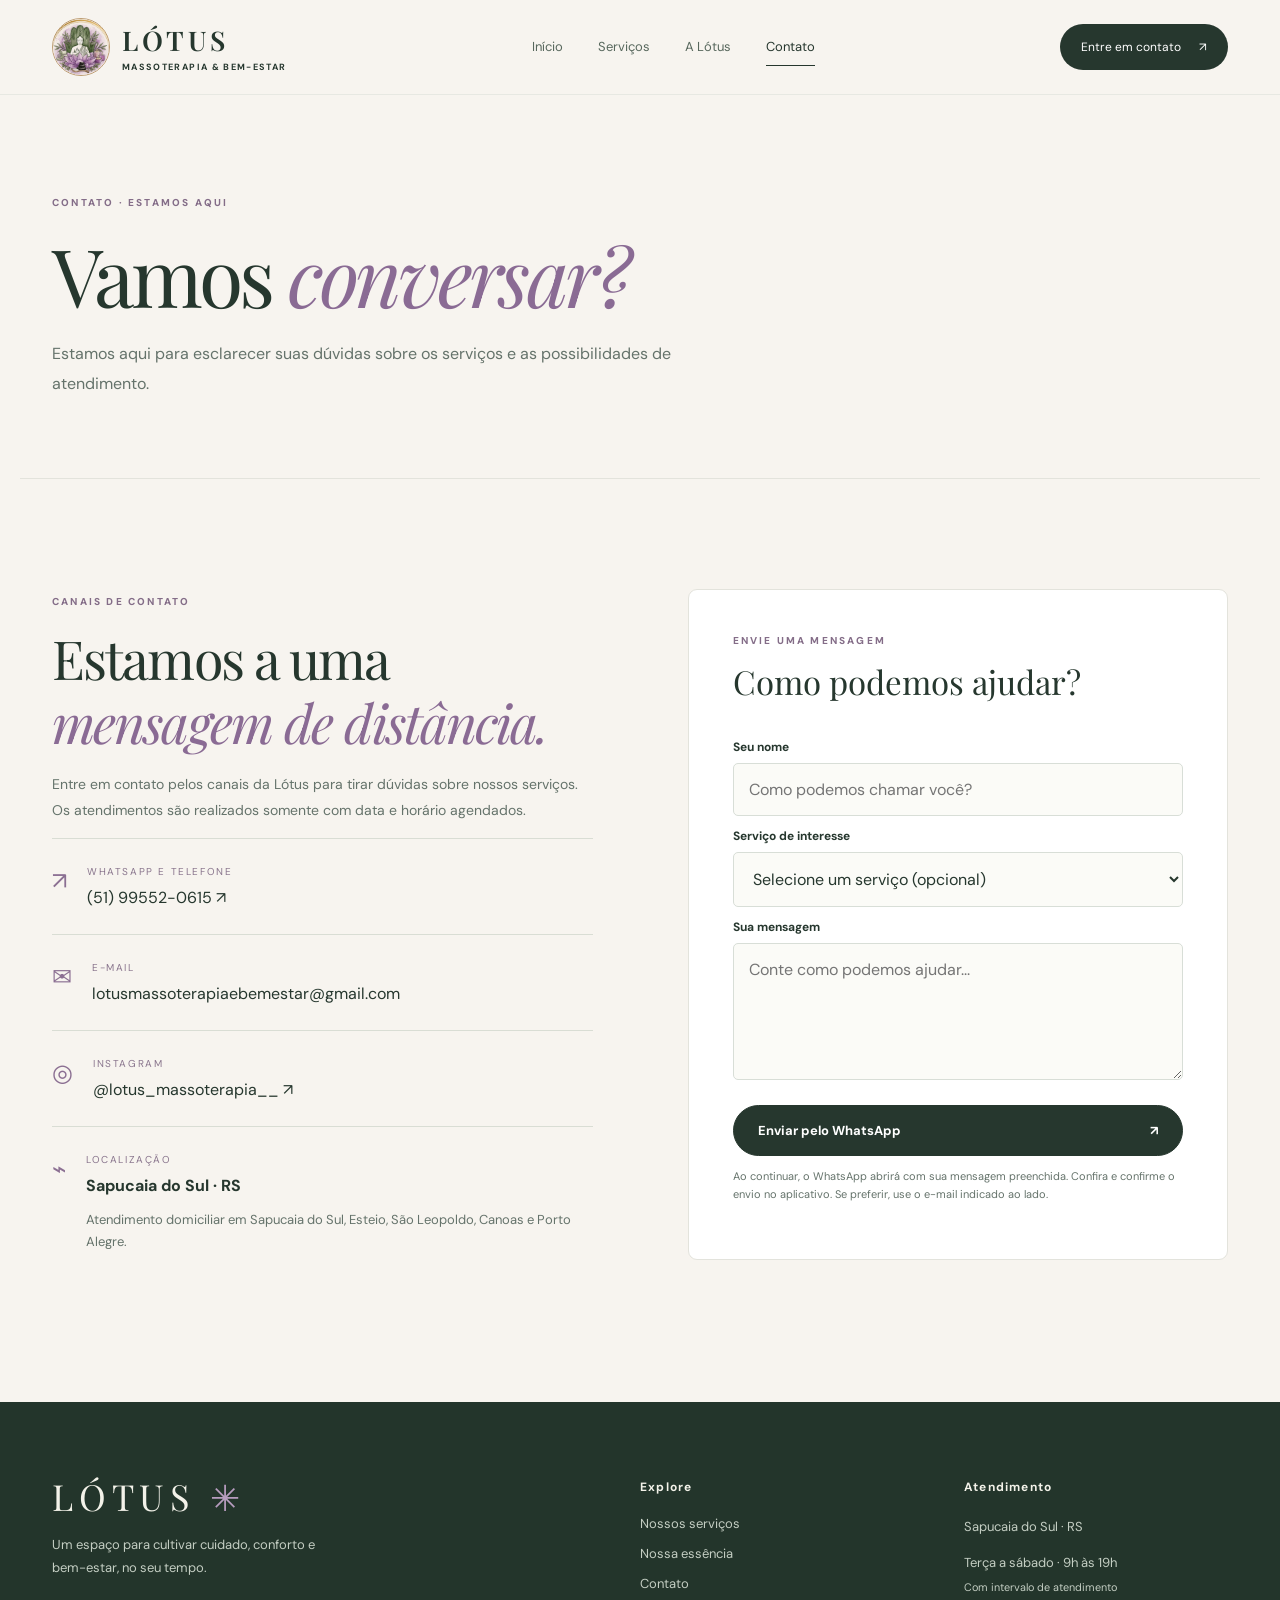
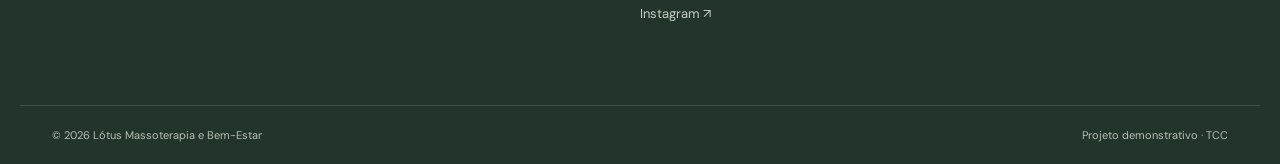
==== commit a2e0f9bb: "Add files via upload" ====
--- a/contato.html
+++ b/contato.html
@@ -1 +1 @@
-<!doctype html><html lang="pt-BR"><head><meta charset="utf-8"><meta name="viewport" content="width=device-width, initial-scale=1"><meta name="theme-color" content="#f7f4f0"><meta name="description" content="Lótus Massoterapia e Bem-Estar. Cuidados faciais, corporais e massoterapia em Sapucaia do Sul e região."><title>Contato | Lótus Massoterapia e Bem-Estar</title><link rel="stylesheet" href="assets/style.css"></head><body data-page="contato"><header class="header"><div class="shell head"><a class="brand" href="index.html" aria-label="Lótus, página inicial"><span class="brand-icon"><img src="assets/logo.jpg" alt="Símbolo da Lótus"></span><span class="brand-text"><strong>LÓTUS</strong><small>MASSOTERAPIA & BEM-ESTAR</small></span></a><nav class="nav" id="site-navigation" aria-label="Navegação principal"><a href="index.html" data-page="index">Início</a><a href="servicos.html" data-page="servicos">Serviços</a><a href="sobre.html" data-page="sobre">A Lótus</a><a href="contato.html" data-page="contato">Contato</a></nav><a class="head-cta" href="contato.html">Entre em contato <span>↗</span></a><button class="menu-toggle" type="button" aria-controls="site-navigation" aria-label="Abrir menu" aria-expanded="false">☰</button></div></header><main><section class="page-intro shell"><span class="eyebrow">CONTATO · ESTAMOS AQUI</span><h1>Vamos <em>conversar?</em></h1><p>Estamos aqui para esclarecer suas dúvidas sobre os serviços e as possibilidades de atendimento.</p></section><section class="section shell contact-grid"><div class="contact-info"><span class="eyebrow">CANAIS DE CONTATO</span><h2>Estamos a uma<br><em>mensagem de distância.</em></h2><p>Entre em contato pelos canais da Lótus para tirar dúvidas sobre nossos serviços. Os atendimentos são realizados somente com data e horário agendados.</p><div class="contact-line"><span>↗</span><div><small>TELEFONE (AGUARDANDO CONFIRMAÇÃO)</small><strong>(51) 9552-0615</strong></div></div><div class="contact-line"><span>✉</span><div><small>E-MAIL</small><a href="mailto:lotusmassoterapiaebemestar@gmail.com">lotusmassoterapiaebemestar@gmail.com</a></div></div><div class="contact-line"><span>◎</span><div><small>INSTAGRAM</small><strong>Em breve</strong></div></div><div class="contact-line"><span>⌁</span><div><small>LOCALIZAÇÃO</small><strong>Sapucaia do Sul · RS</strong><p>Atendimento domiciliar em Sapucaia do Sul, Esteio, São Leopoldo, Canoas e Porto Alegre.</p></div></div></div><form class="contact-form" id="contactForm"><span class="eyebrow">ENVIE UMA MENSAGEM</span><h3>Como podemos ajudar?</h3><label for="nome">Seu nome</label><input id="nome" name="nome" required placeholder="Como podemos chamar você?"><label for="servico">Serviço de interesse</label><select id="servico" name="servico"><option value="">Selecione um serviço (opcional)</option><option>Limpeza de pele</option><option>Argiloterapia</option><option>Massagem facial</option><option>Drenagem linfática</option><option>Massagem modeladora</option><option>Massagem relaxante</option><option>Quick massage</option><option>Bambuterapia</option><option>Ventosaterapia</option><option>Cuidados estéticos complementares no pós-operatório</option><option>Massagem terapêutica</option></select><label for="mensagem">Sua mensagem</label><textarea id="mensagem" name="mensagem" required rows="5" placeholder="Conte como podemos ajudar..."></textarea><button type="submit" class="btn btn-main">Preparar e-mail <span>↗</span></button><p class="form-note">O formulário prepara uma mensagem no seu aplicativo de e-mail. Você precisa confirmar o envio por lá.</p></form></section></main><footer class="footer"><div class="shell foot-grid"><div><div class="foot-logo">LÓTUS <span>✳</span></div><p>Um espaço para cultivar cuidado, conforto e bem-estar, no seu tempo.</p></div><div><strong>Explore</strong><a href="servicos.html">Nossos serviços</a><a href="sobre.html">Nossa essência</a><a href="contato.html">Contato</a></div><div><strong>Atendimento</strong><p>Sapucaia do Sul · RS</p><p>Terça a sábado · 9h às 19h<br><small>Com intervalo de atendimento</small></p></div></div><div class="shell foot-bottom"><span>© 2026 Lótus Massoterapia e Bem-Estar</span><span>Projeto demonstrativo · TCC</span></div></footer><script src="assets/script.js"></script></body></html>+<!doctype html><html lang="pt-BR"><head><meta charset="utf-8"><meta name="viewport" content="width=device-width, initial-scale=1"><meta name="theme-color" content="#f7f4f0"><meta name="description" content="Lótus Massoterapia e Bem-Estar. Cuidados faciais, corporais e massoterapia em Sapucaia do Sul e região."><title>Contato | Lótus Massoterapia e Bem-Estar</title><link rel="stylesheet" href="assets/style.css"></head><body data-page="contato"><header class="header"><div class="shell head"><a class="brand" href="index.html" aria-label="Lótus, página inicial"><span class="brand-icon"><img src="assets/logo.jpg" alt="Símbolo da Lótus"></span><span class="brand-text"><strong>LÓTUS</strong><small>MASSOTERAPIA & BEM-ESTAR</small></span></a><nav class="nav" id="site-navigation" aria-label="Navegação principal"><a href="index.html" data-page="index">Início</a><a href="servicos.html" data-page="servicos">Serviços</a><a href="sobre.html" data-page="sobre">A Lótus</a><a href="contato.html" data-page="contato">Contato</a></nav><a class="head-cta" href="contato.html">Entre em contato <span>↗</span></a><button class="menu-toggle" type="button" aria-controls="site-navigation" aria-label="Abrir menu" aria-expanded="false">☰</button></div></header><main><section class="page-intro shell"><span class="eyebrow">CONTATO · ESTAMOS AQUI</span><h1>Vamos <em>conversar?</em></h1><p>Estamos aqui para esclarecer suas dúvidas sobre os serviços e as possibilidades de atendimento.</p></section><section class="section shell contact-grid"><div class="contact-info"><span class="eyebrow">CANAIS DE CONTATO</span><h2>Estamos a uma<br><em>mensagem de distância.</em></h2><p>Entre em contato pelos canais da Lótus para tirar dúvidas sobre nossos serviços. Os atendimentos são realizados somente com data e horário agendados.</p><div class="contact-line"><span>↗</span><div><small>WHATSAPP E TELEFONE</small><a href="https://wa.me/5551995520615" target="_blank" rel="noopener noreferrer" aria-label="Conversar com a Lótus pelo WhatsApp: (51) 99552-0615">(51) 99552-0615 ↗</a></div></div><div class="contact-line"><span>✉</span><div><small>E-MAIL</small><a href="mailto:lotusmassoterapiaebemestar@gmail.com">lotusmassoterapiaebemestar@gmail.com</a></div></div><div class="contact-line"><span>◎</span><div><small>INSTAGRAM</small><a class="instagram-link" href="https://www.instagram.com/lotus_massoterapia__/" target="_blank" rel="noopener noreferrer" aria-label="Visitar Instagram oficial da Lótus: @lotus_massoterapia__">@lotus_massoterapia__ ↗</a></div></div><div class="contact-line"><span>⌁</span><div><small>LOCALIZAÇÃO</small><strong>Sapucaia do Sul · RS</strong><p>Atendimento domiciliar em Sapucaia do Sul, Esteio, São Leopoldo, Canoas e Porto Alegre.</p></div></div></div><form class="contact-form" id="contactForm"><span class="eyebrow">ENVIE UMA MENSAGEM</span><h3>Como podemos ajudar?</h3><label for="nome">Seu nome</label><input id="nome" name="nome" required placeholder="Como podemos chamar você?"><label for="servico">Serviço de interesse</label><select id="servico" name="servico"><option value="">Selecione um serviço (opcional)</option><option>Limpeza de pele</option><option>Argiloterapia</option><option>Massagem facial</option><option>Drenagem linfática</option><option>Massagem modeladora</option><option>Massagem relaxante</option><option>Quick massage</option><option>Bambuterapia</option><option>Ventosaterapia</option><option>Cuidados estéticos complementares no pós-operatório</option><option>Massagem terapêutica</option></select><label for="mensagem">Sua mensagem</label><textarea id="mensagem" name="mensagem" required rows="5" placeholder="Conte como podemos ajudar..."></textarea><button type="submit" class="btn btn-main">Enviar pelo WhatsApp <span>↗</span></button><p class="form-note">Ao continuar, o WhatsApp abrirá com sua mensagem preenchida. Confira e confirme o envio no aplicativo. Se preferir, use o e-mail indicado ao lado.</p></form></section></main><footer class="footer"><div class="shell foot-grid"><div><div class="foot-logo">LÓTUS <span>✳</span></div><p>Um espaço para cultivar cuidado, conforto e bem-estar, no seu tempo.</p></div><div><strong>Explore</strong><a href="servicos.html">Nossos serviços</a><a href="sobre.html">Nossa essência</a><a href="contato.html">Contato</a><a class="footer-social" href="https://www.instagram.com/lotus_massoterapia__/" target="_blank" rel="noopener noreferrer" aria-label="Instagram oficial da Lótus, abrir em nova aba">Instagram ↗</a></div><div><strong>Atendimento</strong><p>Sapucaia do Sul · RS</p><p>Terça a sábado · 9h às 19h<br><small>Com intervalo de atendimento</small></p></div></div><div class="shell foot-bottom"><span>© 2026 Lótus Massoterapia e Bem-Estar</span><span>Projeto demonstrativo · TCC</span></div></footer><script src="assets/script.js"></script></body></html>
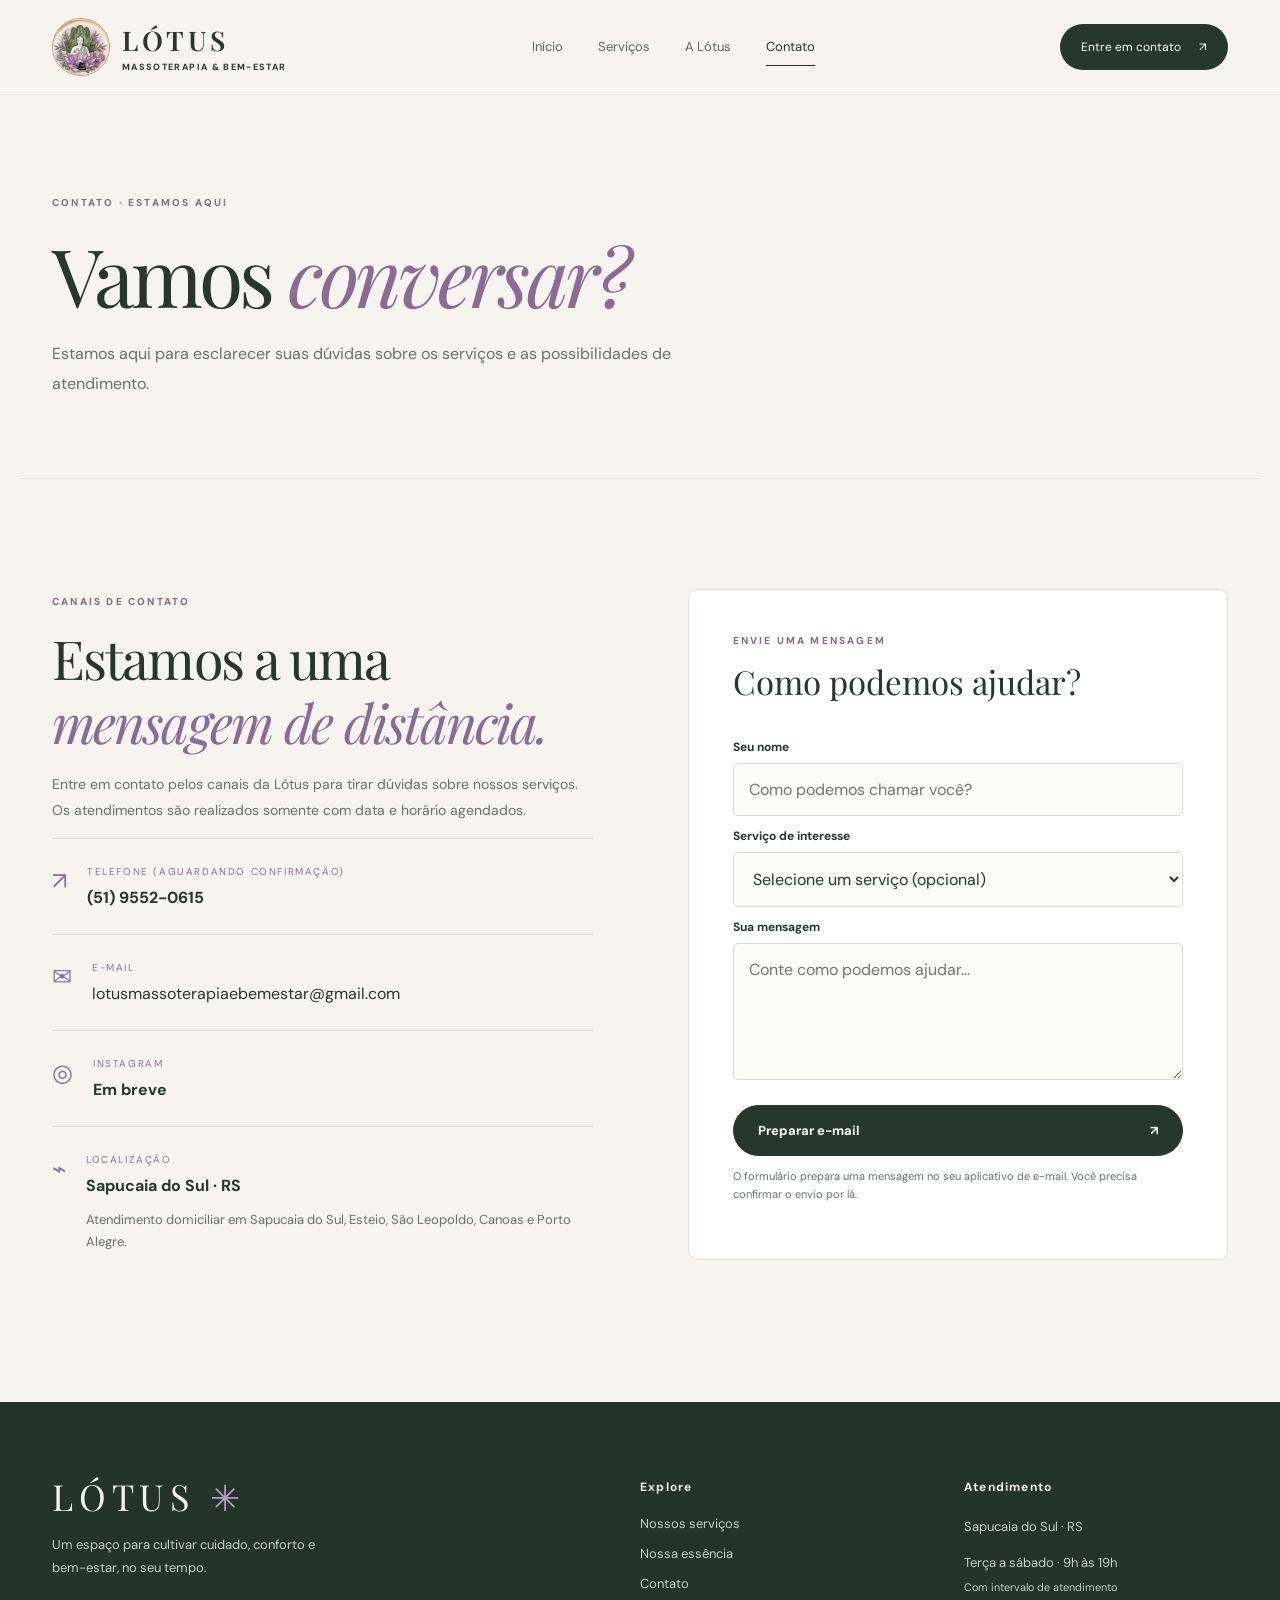
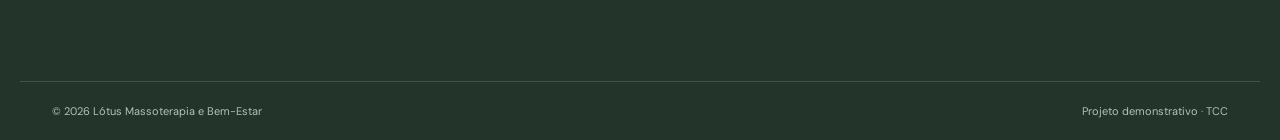
==== commit 5867dd58: "Add files via upload" ====
--- a/contato.html
+++ b/contato.html
@@ -1 +1 @@
-<!doctype html><html lang="pt-BR"><head><meta charset="utf-8"><meta name="viewport" content="width=device-width, initial-scale=1"><meta name="theme-color" content="#f7f4f0"><meta name="description" content="Lótus Massoterapia e Bem-Estar. Cuidados faciais, corporais e massoterapia em Sapucaia do Sul e região."><title>Contato | Lótus Massoterapia e Bem-Estar</title><link rel="stylesheet" href="assets/style.css"></head><body data-page="contato"><header class="header"><div class="shell head"><a class="brand" href="index.html" aria-label="Lótus, página inicial"><span class="brand-icon"><img src="assets/logo.jpg" alt="Símbolo da Lótus"></span><span class="brand-text"><strong>LÓTUS</strong><small>MASSOTERAPIA & BEM-ESTAR</small></span></a><nav class="nav" id="site-navigation" aria-label="Navegação principal"><a href="index.html" data-page="index">Início</a><a href="servicos.html" data-page="servicos">Serviços</a><a href="sobre.html" data-page="sobre">A Lótus</a><a href="contato.html" data-page="contato">Contato</a></nav><a class="head-cta" href="contato.html">Entre em contato <span>↗</span></a><button class="menu-toggle" type="button" aria-controls="site-navigation" aria-label="Abrir menu" aria-expanded="false">☰</button></div></header><main><section class="page-intro shell"><span class="eyebrow">CONTATO · ESTAMOS AQUI</span><h1>Vamos <em>conversar?</em></h1><p>Estamos aqui para esclarecer suas dúvidas sobre os serviços e as possibilidades de atendimento.</p></section><section class="section shell contact-grid"><div class="contact-info"><span class="eyebrow">CANAIS DE CONTATO</span><h2>Estamos a uma<br><em>mensagem de distância.</em></h2><p>Entre em contato pelos canais da Lótus para tirar dúvidas sobre nossos serviços. Os atendimentos são realizados somente com data e horário agendados.</p><div class="contact-line"><span>↗</span><div><small>WHATSAPP E TELEFONE</small><a href="https://wa.me/5551995520615" target="_blank" rel="noopener noreferrer" aria-label="Conversar com a Lótus pelo WhatsApp: (51) 99552-0615">(51) 99552-0615 ↗</a></div></div><div class="contact-line"><span>✉</span><div><small>E-MAIL</small><a href="mailto:lotusmassoterapiaebemestar@gmail.com">lotusmassoterapiaebemestar@gmail.com</a></div></div><div class="contact-line"><span>◎</span><div><small>INSTAGRAM</small><a class="instagram-link" href="https://www.instagram.com/lotus_massoterapia__/" target="_blank" rel="noopener noreferrer" aria-label="Visitar Instagram oficial da Lótus: @lotus_massoterapia__">@lotus_massoterapia__ ↗</a></div></div><div class="contact-line"><span>⌁</span><div><small>LOCALIZAÇÃO</small><strong>Sapucaia do Sul · RS</strong><p>Atendimento domiciliar em Sapucaia do Sul, Esteio, São Leopoldo, Canoas e Porto Alegre.</p></div></div></div><form class="contact-form" id="contactForm"><span class="eyebrow">ENVIE UMA MENSAGEM</span><h3>Como podemos ajudar?</h3><label for="nome">Seu nome</label><input id="nome" name="nome" required placeholder="Como podemos chamar você?"><label for="servico">Serviço de interesse</label><select id="servico" name="servico"><option value="">Selecione um serviço (opcional)</option><option>Limpeza de pele</option><option>Argiloterapia</option><option>Massagem facial</option><option>Drenagem linfática</option><option>Massagem modeladora</option><option>Massagem relaxante</option><option>Quick massage</option><option>Bambuterapia</option><option>Ventosaterapia</option><option>Cuidados estéticos complementares no pós-operatório</option><option>Massagem terapêutica</option></select><label for="mensagem">Sua mensagem</label><textarea id="mensagem" name="mensagem" required rows="5" placeholder="Conte como podemos ajudar..."></textarea><button type="submit" class="btn btn-main">Enviar pelo WhatsApp <span>↗</span></button><p class="form-note">Ao continuar, o WhatsApp abrirá com sua mensagem preenchida. Confira e confirme o envio no aplicativo. Se preferir, use o e-mail indicado ao lado.</p></form></section></main><footer class="footer"><div class="shell foot-grid"><div><div class="foot-logo">LÓTUS <span>✳</span></div><p>Um espaço para cultivar cuidado, conforto e bem-estar, no seu tempo.</p></div><div><strong>Explore</strong><a href="servicos.html">Nossos serviços</a><a href="sobre.html">Nossa essência</a><a href="contato.html">Contato</a><a class="footer-social" href="https://www.instagram.com/lotus_massoterapia__/" target="_blank" rel="noopener noreferrer" aria-label="Instagram oficial da Lótus, abrir em nova aba">Instagram ↗</a></div><div><strong>Atendimento</strong><p>Sapucaia do Sul · RS</p><p>Terça a sábado · 9h às 19h<br><small>Com intervalo de atendimento</small></p></div></div><div class="shell foot-bottom"><span>© 2026 Lótus Massoterapia e Bem-Estar</span><span>Projeto demonstrativo · TCC</span></div></footer><script src="assets/script.js"></script></body></html>+<!doctype html><html lang="pt-BR"><head><meta charset="utf-8"><meta name="viewport" content="width=device-width, initial-scale=1"><meta name="theme-color" content="#f7f4f0"><meta name="description" content="Lótus Massoterapia e Bem-Estar. Cuidados faciais, corporais e massoterapia em Sapucaia do Sul e região."><title>Contato | Lótus Massoterapia e Bem-Estar</title><link rel="stylesheet" href="assets/style.css"></head><body data-page="contato"><header class="header"><div class="shell head"><a class="brand" href="index.html" aria-label="Lótus, página inicial"><span class="brand-icon"><img src="assets/logo.jpg" alt="Símbolo da Lótus"></span><span class="brand-text"><strong>LÓTUS</strong><small>MASSOTERAPIA & BEM-ESTAR</small></span></a><nav class="nav" id="site-navigation" aria-label="Navegação principal"><a href="index.html" data-page="index">Início</a><a href="servicos.html" data-page="servicos">Serviços</a><a href="sobre.html" data-page="sobre">A Lótus</a><a href="contato.html" data-page="contato">Contato</a></nav><a class="head-cta" href="contato.html">Entre em contato <span>↗</span></a><button class="menu-toggle" type="button" aria-controls="site-navigation" aria-label="Abrir menu" aria-expanded="false">☰</button></div></header><main><section class="page-intro shell"><span class="eyebrow">CONTATO · ESTAMOS AQUI</span><h1>Vamos <em>conversar?</em></h1><p>Estamos aqui para esclarecer suas dúvidas sobre os serviços e as possibilidades de atendimento.</p></section><section class="section shell contact-grid"><div class="contact-info"><span class="eyebrow">CANAIS DE CONTATO</span><h2>Estamos a uma<br><em>mensagem de distância.</em></h2><p>Entre em contato pelos canais da Lótus para tirar dúvidas sobre nossos serviços. Os atendimentos são realizados somente com data e horário agendados.</p><div class="contact-line"><span>↗</span><div><small>TELEFONE (AGUARDANDO CONFIRMAÇÃO)</small><strong>(51) 9552-0615</strong></div></div><div class="contact-line"><span>✉</span><div><small>E-MAIL</small><a href="mailto:lotusmassoterapiaebemestar@gmail.com">lotusmassoterapiaebemestar@gmail.com</a></div></div><div class="contact-line"><span>◎</span><div><small>INSTAGRAM</small><strong>Em breve</strong></div></div><div class="contact-line"><span>⌁</span><div><small>LOCALIZAÇÃO</small><strong>Sapucaia do Sul · RS</strong><p>Atendimento domiciliar em Sapucaia do Sul, Esteio, São Leopoldo, Canoas e Porto Alegre.</p></div></div></div><form class="contact-form" id="contactForm"><span class="eyebrow">ENVIE UMA MENSAGEM</span><h3>Como podemos ajudar?</h3><label for="nome">Seu nome</label><input id="nome" name="nome" required placeholder="Como podemos chamar você?"><label for="servico">Serviço de interesse</label><select id="servico" name="servico"><option value="">Selecione um serviço (opcional)</option><option>Limpeza de pele</option><option>Argiloterapia</option><option>Massagem facial</option><option>Drenagem linfática</option><option>Massagem modeladora</option><option>Massagem relaxante</option><option>Quick massage</option><option>Bambuterapia</option><option>Ventosaterapia</option><option>Cuidados estéticos complementares no pós-operatório</option><option>Massagem terapêutica</option></select><label for="mensagem">Sua mensagem</label><textarea id="mensagem" name="mensagem" required rows="5" placeholder="Conte como podemos ajudar..."></textarea><button type="submit" class="btn btn-main">Preparar e-mail <span>↗</span></button><p class="form-note">O formulário prepara uma mensagem no seu aplicativo de e-mail. Você precisa confirmar o envio por lá.</p></form></section></main><footer class="footer"><div class="shell foot-grid"><div><div class="foot-logo">LÓTUS <span>✳</span></div><p>Um espaço para cultivar cuidado, conforto e bem-estar, no seu tempo.</p></div><div><strong>Explore</strong><a href="servicos.html">Nossos serviços</a><a href="sobre.html">Nossa essência</a><a href="contato.html">Contato</a></div><div><strong>Atendimento</strong><p>Sapucaia do Sul · RS</p><p>Terça a sábado · 9h às 19h<br><small>Com intervalo de atendimento</small></p></div></div><div class="shell foot-bottom"><span>© 2026 Lótus Massoterapia e Bem-Estar</span><span>Projeto demonstrativo · TCC</span></div></footer><script src="assets/script.js"></script></body></html>
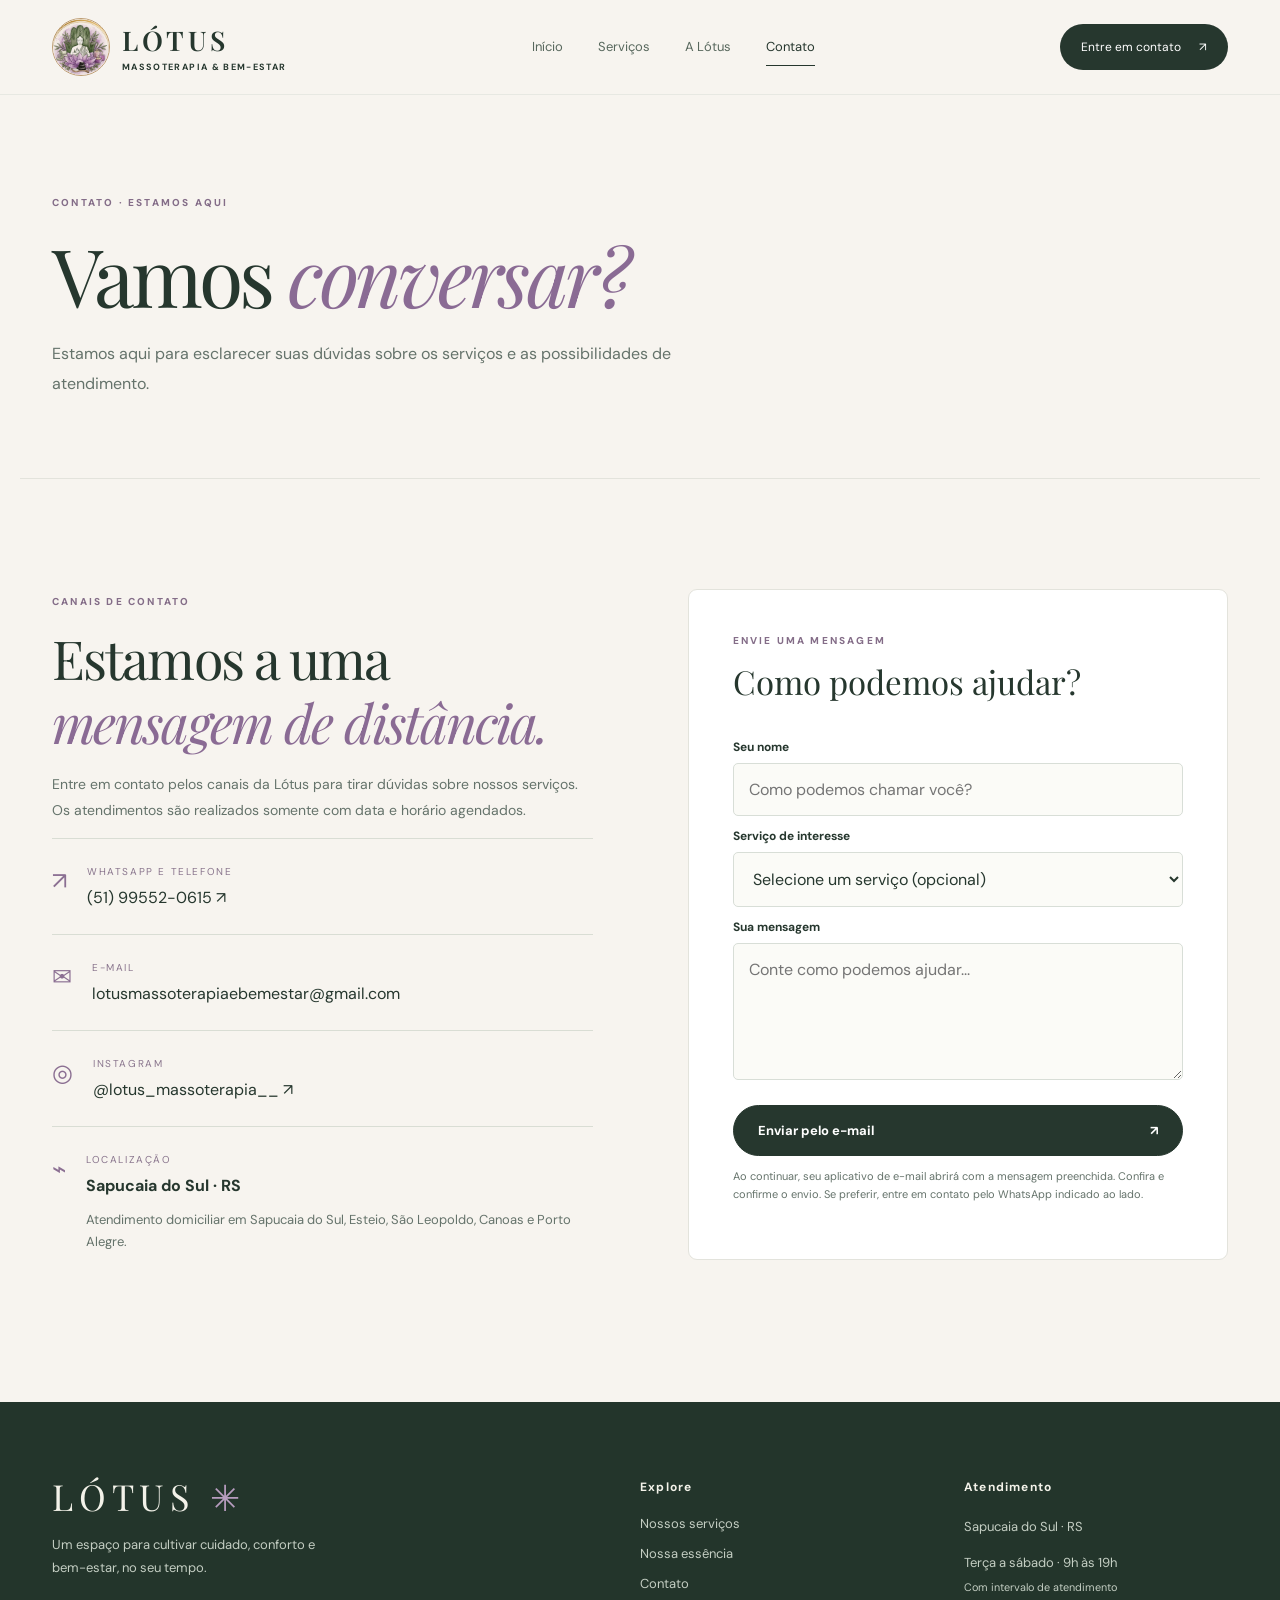
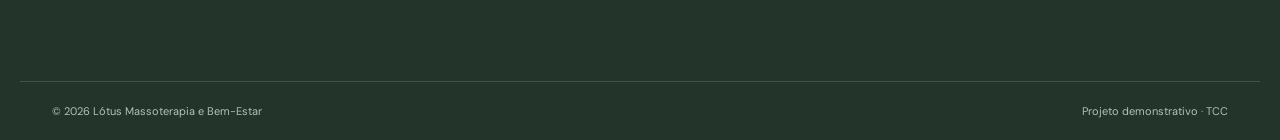
==== commit ddc17189: "Add files via upload" ====
--- a/contato.html
+++ b/contato.html
@@ -1 +1,150 @@
-<!doctype html><html lang="pt-BR"><head><meta charset="utf-8"><meta name="viewport" content="width=device-width, initial-scale=1"><meta name="theme-color" content="#f7f4f0"><meta name="description" content="Lótus Massoterapia e Bem-Estar. Cuidados faciais, corporais e massoterapia em Sapucaia do Sul e região."><title>Contato | Lótus Massoterapia e Bem-Estar</title><link rel="stylesheet" href="assets/style.css"></head><body data-page="contato"><header class="header"><div class="shell head"><a class="brand" href="index.html" aria-label="Lótus, página inicial"><span class="brand-icon"><img src="assets/logo.jpg" alt="Símbolo da Lótus"></span><span class="brand-text"><strong>LÓTUS</strong><small>MASSOTERAPIA & BEM-ESTAR</small></span></a><nav class="nav" id="site-navigation" aria-label="Navegação principal"><a href="index.html" data-page="index">Início</a><a href="servicos.html" data-page="servicos">Serviços</a><a href="sobre.html" data-page="sobre">A Lótus</a><a href="contato.html" data-page="contato">Contato</a></nav><a class="head-cta" href="contato.html">Entre em contato <span>↗</span></a><button class="menu-toggle" type="button" aria-controls="site-navigation" aria-label="Abrir menu" aria-expanded="false">☰</button></div></header><main><section class="page-intro shell"><span class="eyebrow">CONTATO · ESTAMOS AQUI</span><h1>Vamos <em>conversar?</em></h1><p>Estamos aqui para esclarecer suas dúvidas sobre os serviços e as possibilidades de atendimento.</p></section><section class="section shell contact-grid"><div class="contact-info"><span class="eyebrow">CANAIS DE CONTATO</span><h2>Estamos a uma<br><em>mensagem de distância.</em></h2><p>Entre em contato pelos canais da Lótus para tirar dúvidas sobre nossos serviços. Os atendimentos são realizados somente com data e horário agendados.</p><div class="contact-line"><span>↗</span><div><small>TELEFONE (AGUARDANDO CONFIRMAÇÃO)</small><strong>(51) 9552-0615</strong></div></div><div class="contact-line"><span>✉</span><div><small>E-MAIL</small><a href="mailto:lotusmassoterapiaebemestar@gmail.com">lotusmassoterapiaebemestar@gmail.com</a></div></div><div class="contact-line"><span>◎</span><div><small>INSTAGRAM</small><strong>Em breve</strong></div></div><div class="contact-line"><span>⌁</span><div><small>LOCALIZAÇÃO</small><strong>Sapucaia do Sul · RS</strong><p>Atendimento domiciliar em Sapucaia do Sul, Esteio, São Leopoldo, Canoas e Porto Alegre.</p></div></div></div><form class="contact-form" id="contactForm"><span class="eyebrow">ENVIE UMA MENSAGEM</span><h3>Como podemos ajudar?</h3><label for="nome">Seu nome</label><input id="nome" name="nome" required placeholder="Como podemos chamar você?"><label for="servico">Serviço de interesse</label><select id="servico" name="servico"><option value="">Selecione um serviço (opcional)</option><option>Limpeza de pele</option><option>Argiloterapia</option><option>Massagem facial</option><option>Drenagem linfática</option><option>Massagem modeladora</option><option>Massagem relaxante</option><option>Quick massage</option><option>Bambuterapia</option><option>Ventosaterapia</option><option>Cuidados estéticos complementares no pós-operatório</option><option>Massagem terapêutica</option></select><label for="mensagem">Sua mensagem</label><textarea id="mensagem" name="mensagem" required rows="5" placeholder="Conte como podemos ajudar..."></textarea><button type="submit" class="btn btn-main">Preparar e-mail <span>↗</span></button><p class="form-note">O formulário prepara uma mensagem no seu aplicativo de e-mail. Você precisa confirmar o envio por lá.</p></form></section></main><footer class="footer"><div class="shell foot-grid"><div><div class="foot-logo">LÓTUS <span>✳</span></div><p>Um espaço para cultivar cuidado, conforto e bem-estar, no seu tempo.</p></div><div><strong>Explore</strong><a href="servicos.html">Nossos serviços</a><a href="sobre.html">Nossa essência</a><a href="contato.html">Contato</a></div><div><strong>Atendimento</strong><p>Sapucaia do Sul · RS</p><p>Terça a sábado · 9h às 19h<br><small>Com intervalo de atendimento</small></p></div></div><div class="shell foot-bottom"><span>© 2026 Lótus Massoterapia e Bem-Estar</span><span>Projeto demonstrativo · TCC</span></div></footer><script src="assets/script.js"></script></body></html>+
+<!doctype html>
+<html lang="pt-BR">
+<head>
+  <meta charset="utf-8">
+  <meta name="viewport" content="width=device-width, initial-scale=1">
+  <meta name="theme-color" content="#f7f4f0">
+  <meta name="description" content="Lótus Massoterapia e Bem-Estar. Cuidados faciais, corporais e massoterapia em Sapucaia do Sul e região.">
+  <title>Contato | Lótus Massoterapia e Bem-Estar</title>
+  <link rel="stylesheet" href="assets/style.css">
+</head>
+<body data-page="contato">
+  <header class="header">
+    <div class="shell head">
+      <a class="brand" href="index.html" aria-label="Lótus, página inicial">
+        <span class="brand-icon">
+          <img src="assets/logo.jpg" alt="Símbolo da Lótus">
+        </span>
+        <span class="brand-text">
+          <strong>LÓTUS</strong>
+          <small>MASSOTERAPIA & BEM-ESTAR</small>
+        </span>
+      </a>
+      <nav class="nav" id="site-navigation" aria-label="Navegação principal">
+        <a href="index.html" data-page="index">Início</a>
+        <a href="servicos.html" data-page="servicos">Serviços</a>
+        <a href="sobre.html" data-page="sobre">A Lótus</a>
+        <a href="contato.html" data-page="contato">Contato</a>
+      </nav>
+      <a class="head-cta" href="contato.html">Entre em contato <span>↗</span></a>
+      <button class="menu-toggle" type="button" aria-controls="site-navigation" aria-label="Abrir menu" aria-expanded="false">☰</button>
+    </div>
+  </header>
+
+  <main>
+    <section class="page-intro shell">
+      <span class="eyebrow">CONTATO · ESTAMOS AQUI</span>
+      <h1>Vamos <em>conversar?</em></h1>
+      <p>Estamos aqui para esclarecer suas dúvidas sobre os serviços e as possibilidades de atendimento.</p>
+    </section>
+
+    <section class="section shell contact-grid">
+      <div class="contact-info">
+        <span class="eyebrow">CANAIS DE CONTATO</span>
+        <h2>Estamos a uma<br><em>mensagem de distância.</em></h2>
+        <p>Entre em contato pelos canais da Lótus para tirar dúvidas sobre nossos serviços. Os atendimentos são realizados somente com data e horário agendados.</p>
+
+        <div class="contact-line">
+          <span>↗</span>
+          <div>
+            <small>WHATSAPP E TELEFONE</small>
+            <a href="https://wa.me/5551995520615" target="_blank" rel="noopener noreferrer" aria-label="Conversar com a Lótus pelo WhatsApp: (51) 99552-0615">(51) 99552-0615 ↗</a>
+          </div>
+        </div>
+
+        <div class="contact-line">
+          <span>✉</span>
+          <div>
+            <small>E-MAIL</small>
+            <a href="mailto:lotusmassoterapiaebemestar@gmail.com">lotusmassoterapiaebemestar@gmail.com</a>
+          </div>
+        </div>
+
+       
+<div class="contact-line">
+  <span>◎</span>
+  <div>
+    <small>INSTAGRAM</small>
+    <a href="https://www.instagram.com/lotus_massoterapia__/" target="_blank" rel="noopener noreferrer" aria-label="Visitar o Instagram da Lótus">
+      @lotus_massoterapia__ ↗
+    </a>
+  </div>
+</div>
+
+
+        <div class="contact-line">
+          <span>⌁</span>
+          <div>
+            <small>LOCALIZAÇÃO</small>
+            <strong>Sapucaia do Sul · RS</strong>
+            <p>Atendimento domiciliar em Sapucaia do Sul, Esteio, São Leopoldo, Canoas e Porto Alegre.</p>
+          </div>
+        </div>
+      </div>
+
+      <form class="contact-form" id="contactForm">
+        <span class="eyebrow">ENVIE UMA MENSAGEM</span>
+        <h3>Como podemos ajudar?</h3>
+
+        <label for="nome">Seu nome</label>
+        <input id="nome" name="nome" required placeholder="Como podemos chamar você?">
+
+        <label for="servico">Serviço de interesse</label>
+        <select id="servico" name="servico">
+          <option value="">Selecione um serviço (opcional)</option>
+          <option>Limpeza de pele</option>
+          <option>Argiloterapia</option>
+          <option>Massagem facial</option>
+          <option>Drenagem linfática</option>
+          <option>Massagem modeladora</option>
+          <option>Massagem relaxante</option>
+          <option>Quick massage</option>
+          <option>Bambuterapia</option>
+          <option>Ventosaterapia</option>
+          <option>Cuidados estéticos complementares no pós-operatório</option>
+          <option>Massagem terapêutica</option>
+        </select>
+
+        <label for="mensagem">Sua mensagem</label>
+        <textarea id="mensagem" name="mensagem" required rows="5" placeholder="Conte como podemos ajudar..."></textarea>
+
+        <button type="submit" class="btn btn-main">
+          Enviar pelo e-mail <span>↗</span>
+        </button>
+
+        <p class="form-note">Ao continuar, seu aplicativo de e-mail abrirá com a mensagem preenchida. Confira e confirme o envio. Se preferir, entre em contato pelo WhatsApp indicado ao lado.</p>
+      </form>
+    </section>
+  </main>
+
+  <footer class="footer">
+    <div class="shell foot-grid">
+      <div>
+        <div class="foot-logo">LÓTUS <span>✳</span></div>
+        <p>Um espaço para cultivar cuidado, conforto e bem-estar, no seu tempo.</p>
+      </div>
+
+      <div>
+        <strong>Explore</strong>
+        <a href="servicos.html">Nossos serviços</a>
+        <a href="sobre.html">Nossa essência</a>
+        <a href="contato.html">Contato</a>
+      </div>
+
+      <div>
+        <strong>Atendimento</strong>
+        <p>Sapucaia do Sul · RS</p>
+        <p>Terça a sábado · 9h às 19h<br><small>Com intervalo de atendimento</small></p>
+      </div>
+    </div>
+
+    <div class="shell foot-bottom">
+      <span>© 2026 Lótus Massoterapia e Bem-Estar</span>
+      <span>Projeto demonstrativo · TCC</span>
+    </div>
+  </footer>
+
+  <script src="assets/script.js"></script>
+</body>
+</html>
